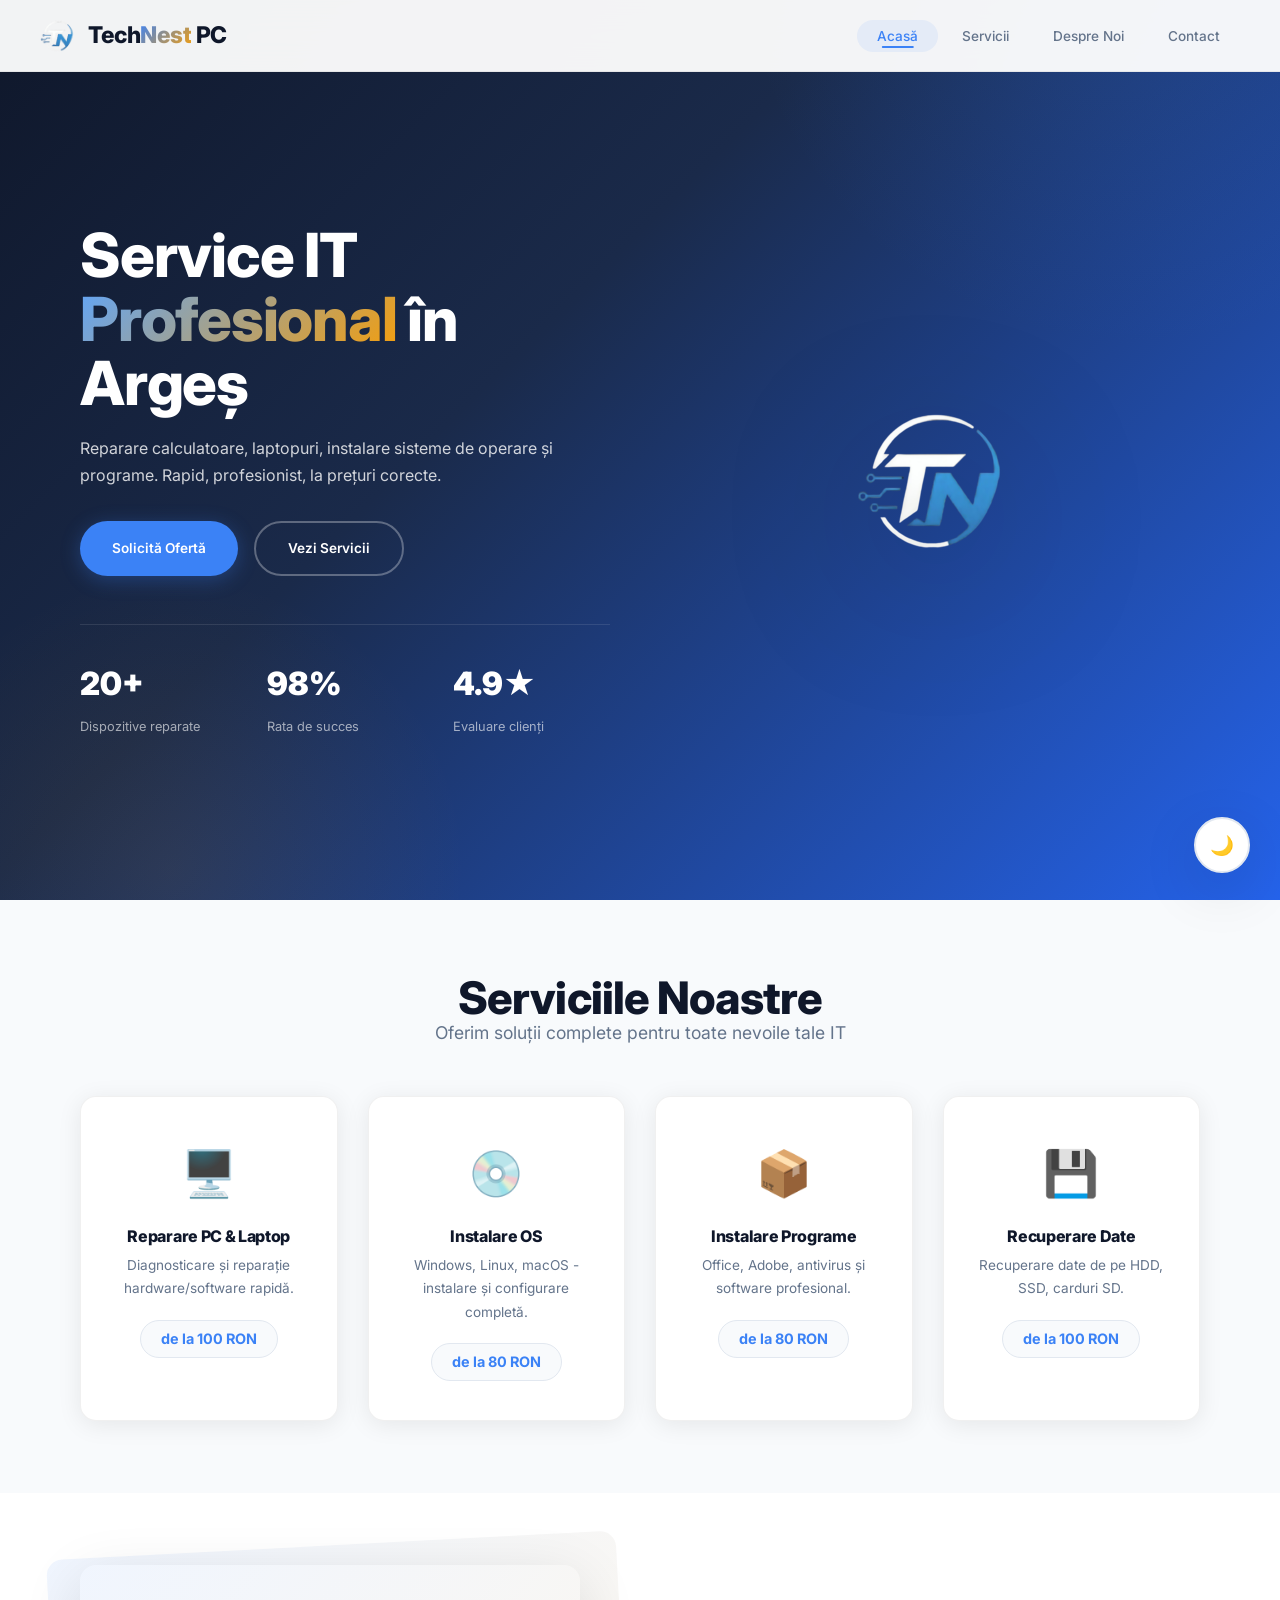
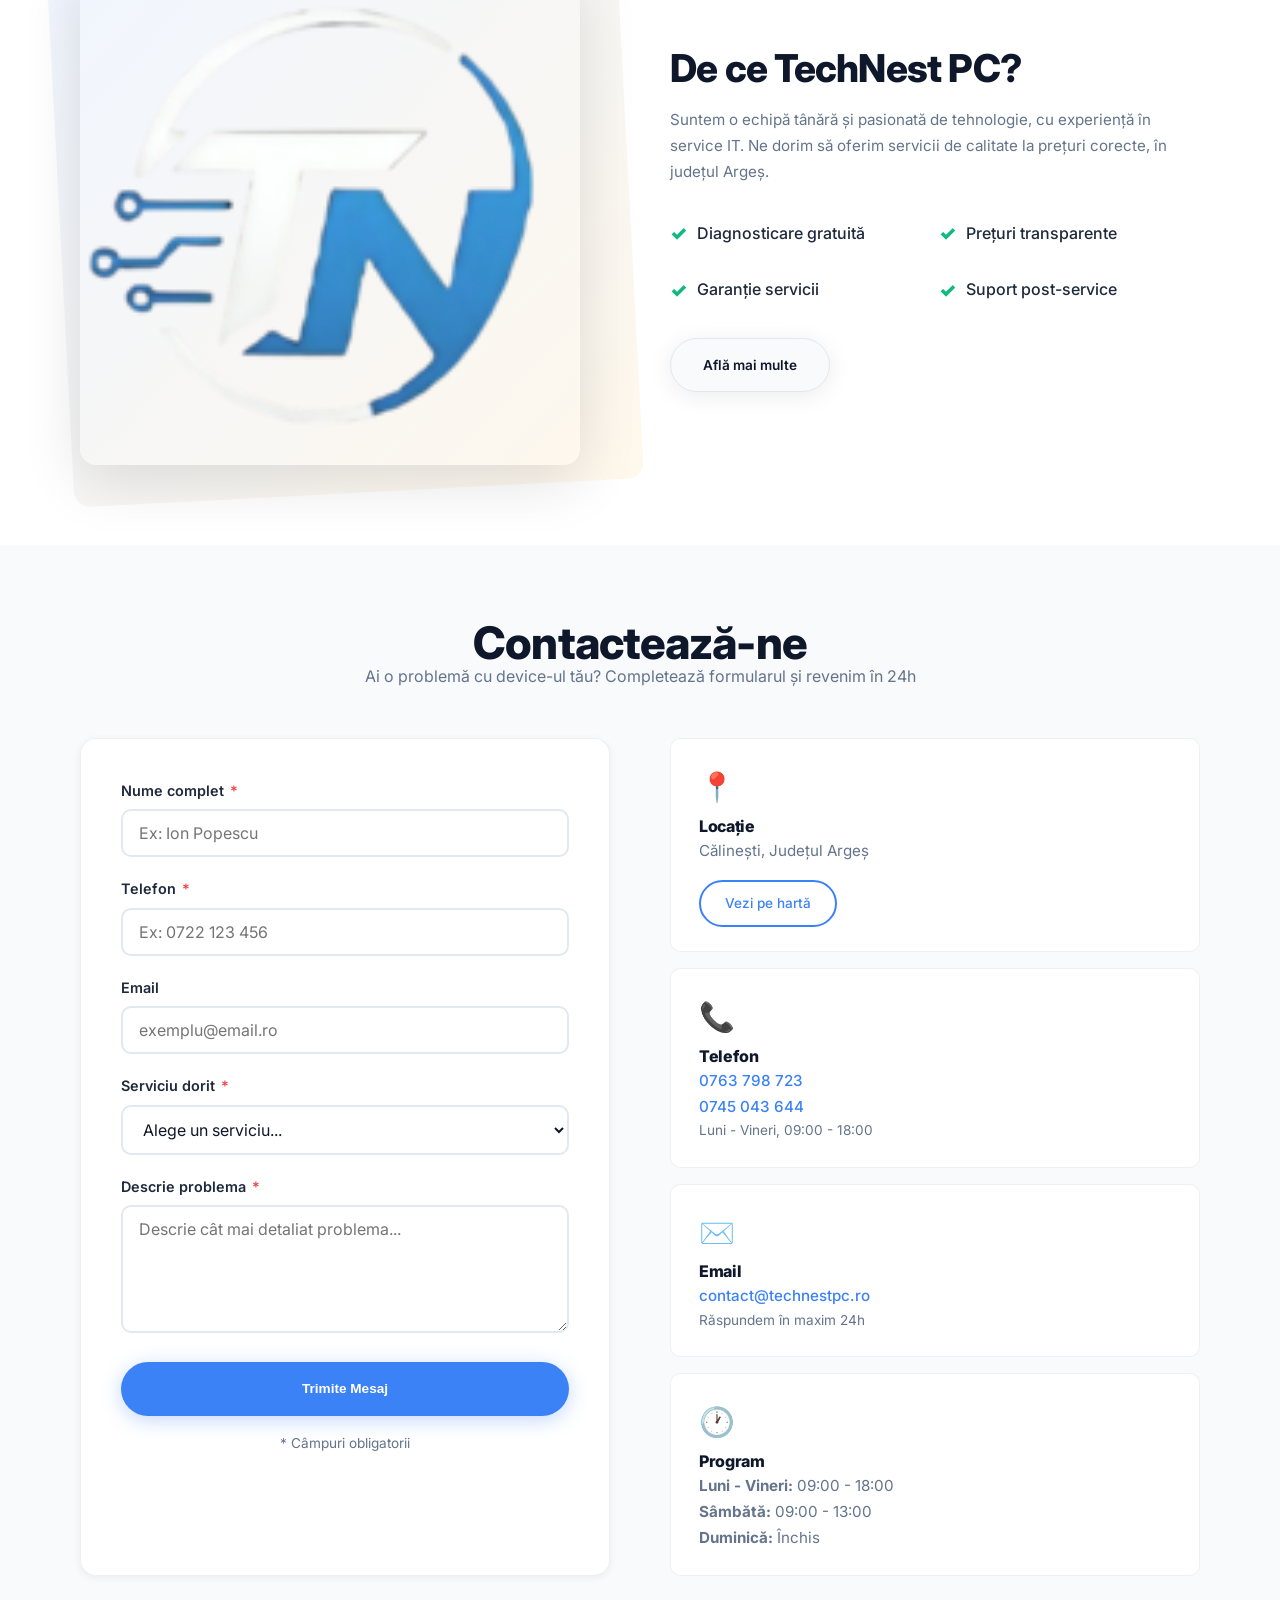
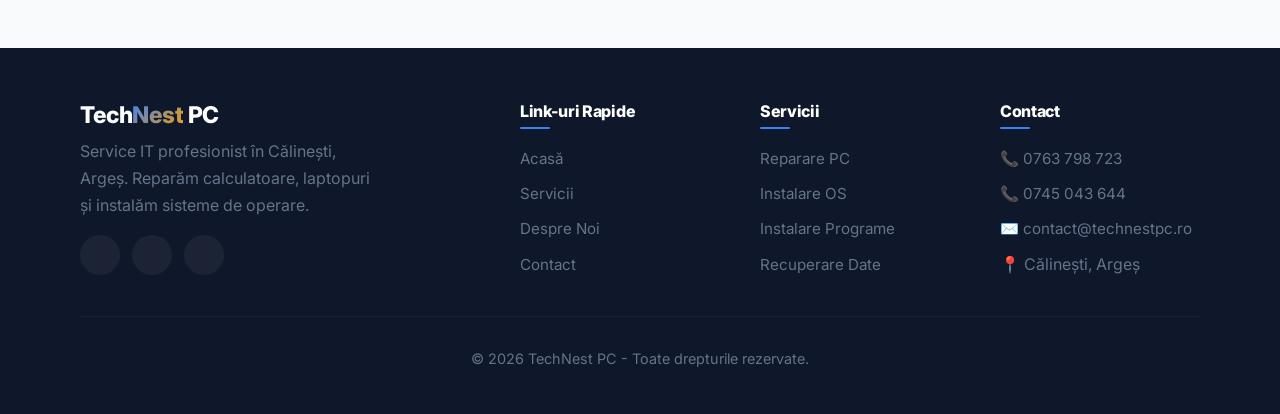
==== index.html @ 6afb42a5 "commit" ====
<!DOCTYPE html>
<html lang="ro">
<head>
    <meta charset="UTF-8">
    <meta name="viewport" content="width=device-width, initial-scale=1.0">
    <title>TechNest PC - Service IT Profesional în Argeș</title>
    <meta name="description" content="Service IT profesionist în Călinești, Argeș. Reparăm calculatoare, laptopuri, instalăm sisteme de operare și programe. Rapid și la prețuri corecte.">
    <link rel="stylesheet" href="css/style.css">
    <link rel="icon" href="images/logo.png" type="image/png">
</head>
<body>

    <!-- ===== OVERLAY MOBILE ===== -->
    <div class="nav-overlay" id="navOverlay" aria-hidden="true"></div>

    <!-- ===== HEADER ===== -->
    <header id="header" role="banner">
        <div class="container">
            <a href="index.html" class="logo" aria-label="TechNest PC - Acasă">
                <img src="images/logo.png" alt="TechNest PC Logo" class="logo-header">
                <h1>Tech<span>Nest</span> PC</h1>
            </a>

            <button class="menu-toggle" id="menuToggle" aria-label="Meniu principal" aria-expanded="false">
                <span></span>
                <span></span>
                <span></span>
            </button>

            <nav id="mainNav" role="navigation" aria-label="Meniu principal">
                <ul>
                    <li><a href="index.html" class="active">Acasă</a></li>
                    <li><a href="services.html">Servicii</a></li>
                    <li><a href="about.html">Despre Noi</a></li>
                    <li><a href="contact.html">Contact</a></li>
                </ul>
            </nav>
        </div>
    </header>

    <!-- ===== HERO ===== -->
    <section class="hero" aria-label="Prezentare service IT">
        <div class="container">
            <div class="hero-content">
                <h2>Service IT <span>Profesional</span> în Argeș</h2>
                <p>Reparare calculatoare, laptopuri, instalare sisteme de operare și programe. Rapid, profesionist, la prețuri corecte.</p>
                <div class="hero-buttons">
                    <a href="contact.html" class="btn btn-primary">Solicită Ofertă</a>
                    <a href="services.html" class="btn btn-outline-light">Vezi Servicii</a>
                </div>
                <div class="hero-stats">
                    <div class="stat-item">
                        <span class="stat-number">20+</span>
                        <span class="stat-label">Dispozitive reparate</span>
                    </div>
                    <div class="stat-item">
                        <span class="stat-number">98%</span>
                        <span class="stat-label">Rata de succes</span>
                    </div>
                    <div class="stat-item">
                        <span class="stat-number">4.9★</span>
                        <span class="stat-label">Evaluare clienți</span>
                    </div>
                </div>
            </div>
            <div class="hero-image-wrapper">
                <img src="images/logo.png" alt="TechNest PC Service" class="hero-logo" loading="lazy">
            </div>
        </div>
    </section>

    <!-- ===== SERVICES ===== -->
    <section class="services" id="servicii" aria-label="Serviciile noastre">
        <div class="container">
            <h2 class="text-center">Serviciile Noastre</h2>
            <p class="subtitle">Oferim soluții complete pentru toate nevoile tale IT</p>
            <div class="service-grid">
                <div class="service-card animate delay-1">
                    <span class="icon" aria-hidden="true">🖥️</span>
                    <h3>Reparare PC &amp; Laptop</h3>
                    <p>Diagnosticare și reparație hardware/software rapidă.</p>
                    <span class="price-tag">de la 100 RON</span>
                </div>
                <div class="service-card animate delay-2">
                    <span class="icon" aria-hidden="true">💿</span>
                    <h3>Instalare OS</h3>
                    <p>Windows, Linux, macOS - instalare și configurare completă.</p>
                    <span class="price-tag">de la 80 RON</span>
                </div>
                <div class="service-card animate delay-3">
                    <span class="icon" aria-hidden="true">📦</span>
                    <h3>Instalare Programe</h3>
                    <p>Office, Adobe, antivirus și software profesional.</p>
                    <span class="price-tag">de la 80 RON</span>
                </div>
                <div class="service-card animate delay-4">
                    <span class="icon" aria-hidden="true">💾</span>
                    <h3>Recuperare Date</h3>
                    <p>Recuperare date de pe HDD, SSD, carduri SD.</p>
                    <span class="price-tag">de la 100 RON</span>
                </div>
            </div>
        </div>
    </section>

    <!-- ===== ABOUT ===== -->
    <section class="about" id="despre" aria-label="Despre TechNest PC">
        <div class="container">
            <div class="about-image">
                <img src="images/logo.png" alt="Despre TechNest PC" class="about-logo" loading="lazy">
            </div>
            <div class="about-content">
                <h2>De ce TechNest PC?</h2>
                <p>Suntem o echipă tânără și pasionată de tehnologie, cu experiență în service IT. Ne dorim să oferim servicii de calitate la prețuri corecte, în județul Argeș.</p>
                <div class="features">
                    <div class="feature-item">
                        <span class="check" aria-hidden="true">✓</span>
                        <span>Diagnosticare gratuită</span>
                    </div>
                    <div class="feature-item">
                        <span class="check" aria-hidden="true">✓</span>
                        <span>Prețuri transparente</span>
                    </div>
                    <div class="feature-item">
                        <span class="check" aria-hidden="true">✓</span>
                        <span>Garanție servicii</span>
                    </div>
                    <div class="feature-item">
                        <span class="check" aria-hidden="true">✓</span>
                        <span>Suport post-service</span>
                    </div>
                </div>
                <a href="about.html" class="btn btn-secondary">Află mai multe</a>
            </div>
        </div>
    </section>

    <!-- ===== CONTACT ===== -->
    <section class="contact" id="contact" aria-label="Contactează-ne">
        <div class="container">
            <h2 class="text-center">Contactează-ne</h2>
            <p class="subtitle">Ai o problemă cu device-ul tău? Completează formularul și revenim în 24h</p>
            <div class="contact-grid">
                <form class="contact-form" id="contactForm" action="send.php" method="POST" novalidate>
                    <div id="formErrors" style="display:none;"></div>
                    
                    <div class="form-group">
                        <label for="nume">Nume complet <span class="required">*</span></label>
                        <input type="text" id="nume" name="nume" placeholder="Ex: Ion Popescu" required autocomplete="name">
                    </div>
                    <div class="form-group">
                        <label for="telefon">Telefon <span class="required">*</span></label>
                        <input type="tel" id="telefon" name="telefon" placeholder="Ex: 0722 123 456" required autocomplete="tel">
                    </div>
                    <div class="form-group">
                        <label for="email">Email</label>
                        <input type="email" id="email" name="email" placeholder="exemplu@email.ro" autocomplete="email">
                    </div>
                    <div class="form-group">
                        <label for="serviciu">Serviciu dorit <span class="required">*</span></label>
                        <select id="serviciu" name="serviciu" required>
                            <option value="">Alege un serviciu...</option>
                            <option value="reparare">Reparare Calculator/Laptop</option>
                            <option value="os">Instalare Sistem de Operare</option>
                            <option value="programe">Instalare Programe</option>
                            <option value="recuperare">Recuperare Date</option>
                            <option value="curatenie">Curățenie internă</option>
                            <option value="altul">Alt serviciu</option>
                        </select>
                    </div>
                    <div class="form-group">
                        <label for="mesaj">Descrie problema <span class="required">*</span></label>
                        <textarea id="mesaj" name="mesaj" rows="5" placeholder="Descrie cât mai detaliat problema..." required></textarea>
                    </div>
                    <button type="submit" class="btn btn-primary btn-full">Trimite Mesaj</button>
                    <p class="form-note">* Câmpuri obligatorii</p>
                </form>

                <div class="contact-info">
                    <div class="info-card">
                        <span class="info-icon" aria-hidden="true">📍</span>
                        <h4>Locație</h4>
                        <p>Călinești, Județul Argeș</p>
                        <a href="https://maps.google.com" target="_blank" class="btn btn-sm btn-outline mt-1" rel="noopener noreferrer">Vezi pe hartă</a>
                    </div>
                    <div class="info-card">
                        <span class="info-icon" aria-hidden="true">📞</span>
                        <h4>Telefon</h4>
                        <p><a href="tel:0763798723" class="phone-link">0763 798 723</a></p>
                        <p><a href="tel:0745043644" class="phone-link">0745 043 644</a></p>
                        <p class="small">Luni - Vineri, 09:00 - 18:00</p>
                    </div>
                    <div class="info-card">
                        <span class="info-icon" aria-hidden="true">✉️</span>
                        <h4>Email</h4>
                        <p><a href="mailto:contact@technestpc.ro" class="email-link">contact@technestpc.ro</a></p>
                        <p class="small">Răspundem în maxim 24h</p>
                    </div>
                    <div class="info-card">
                        <span class="info-icon" aria-hidden="true">🕐</span>
                        <h4>Program</h4>
                        <p><strong>Luni - Vineri:</strong> 09:00 - 18:00</p>
                        <p><strong>Sâmbătă:</strong> 09:00 - 13:00</p>
                        <p><strong>Duminică:</strong> Închis</p>
                    </div>
                </div>
            </div>
        </div>
    </section>

    <!-- ===== FOOTER ===== -->
    <footer role="contentinfo">
        <div class="container">
            <div class="footer-grid">
                <div class="footer-brand">
                    <h3>Tech<span>Nest</span> PC</h3>
                    <p>Service IT profesionist în Călinești, Argeș. Reparăm calculatoare, laptopuri și instalăm sisteme de operare.</p>
                    <div class="footer-social">
                <a href="https://www.facebook.com/profile.php?id=61592462723952" target="_blank" aria-label="Facebook">
                    <i class="fab fa-facebook"></i>
                </a>
                <a href="https://www.instagram.com/technest_pc" target="_blank" aria-label="Instagram" rel="noopener noreferrer">
                    <i class="fab fa-instagram"></i>
                </a>
                <a href="https://www.tiktok.com/@technestpc.ro" target="_blank" aria-label="TikTok" rel="noopener noreferrer">
                    <i class="fab fa-tiktok"></i>
                </a>
            </div>
                </div>
                <div>
                    <h4>Link-uri Rapide</h4>
                    <ul>
                        <li><a href="index.html">Acasă</a></li>
                        <li><a href="services.html">Servicii</a></li>
                        <li><a href="about.html">Despre Noi</a></li>
                        <li><a href="contact.html">Contact</a></li>
                    </ul>
                </div>
                <div>
                    <h4>Servicii</h4>
                    <ul>
                        <li><a href="services.html">Reparare PC</a></li>
                        <li><a href="services.html">Instalare OS</a></li>
                        <li><a href="services.html">Instalare Programe</a></li>
                        <li><a href="services.html">Recuperare Date</a></li>
                    </ul>
                </div>
                <div>
                    <h4>Contact</h4>
                    <ul>
                        <li><a href="tel:0763798723">📞 0763 798 723</a></li>
                        <li><a href="tel:0745043644">📞 0745 043 644</a></li>
                        <li><a href="mailto:contact@technestpc.ro">✉️ contact@technestpc.ro</a></li>
                        <li>📍 Călinești, Argeș</li>
                    </ul>
                </div>
            </div>
            <div class="footer-bottom">
                <p>&copy; <span class="current-year">2026</span> TechNest PC - Toate drepturile rezervate.</p>
            </div>
        </div>
    </footer>

    <!-- ===== THEME TOGGLE ===== -->
    <button class="theme-toggle" id="themeToggle" aria-label="Schimbă tema">
        <span class="icon-sun">☀️</span>
        <span class="icon-moon">🌙</span>
    </button>

    <!-- ===== BACK TO TOP ===== -->
    <button class="back-to-top" id="backToTop" aria-label="Înapoi sus">↑</button>

    <!-- ===== JAVASCRIPT ===== -->
    <script src="js/main.js"></script>
    
    <!-- ===== MESAJ FORMULAR ===== -->
    <script>
    document.addEventListener('DOMContentLoaded', function() {
        const urlParams = new URLSearchParams(window.location.search);
        const success = urlParams.get('success');
        const error = urlParams.get('error');
        
        // Găsește containerul formularului (secțiunea .contact)
        const contactSection = document.querySelector('.contact .container');
        if (!contactSection) return;
        
        // Elimină mesajele vechi
        const oldMessages = contactSection.querySelectorAll('.form-message');
        oldMessages.forEach(msg => msg.remove());
        
        if (success === '1') {
            const msg = document.createElement('div');
            msg.className = 'form-message form-success';
            msg.innerHTML = `
                <div style="display:flex;align-items:center;gap:12px;flex-wrap:wrap;justify-content:center;">
                    <span style="font-size:2rem;">✅</span>
                    <div>
                        <strong style="font-size:1.2rem;">Mesajul a fost trimis cu succes!</strong>
                        <br>
                        <span>Vom reveni în maxim 24 de ore.</span>
                    </div>
                </div>
            `;
            msg.style.cssText = `
                color: #155724;
                padding: 20px 25px;
                border-radius: 12px;
                margin-bottom: 30px;
                background: #d4edda;
                border: 2px solid #28a745;
                text-align: center;
                font-size: 1rem;
                box-shadow: 0 4px 15px rgba(40,167,69,0.25);
                animation: fadeInDown 0.5s ease;
            `;
            
            // Inserează mesajul înaintea titlului
            const formTitle = contactSection.querySelector('h2');
            if (formTitle) {
                contactSection.insertBefore(msg, formTitle);
            } else {
                contactSection.insertBefore(msg, contactSection.firstChild);
            }
            
            if (window.history && window.history.replaceState) {
                window.history.replaceState({}, document.title, window.location.pathname);
            }
        }
        
        if (error) {
            const msg = document.createElement('div');
            msg.className = 'form-message form-error';
            msg.innerHTML = `
                <div style="display:flex;align-items:center;gap:12px;flex-wrap:wrap;justify-content:center;">
                    <span style="font-size:2rem;">❌</span>
                    <div>
                        <strong style="font-size:1.2rem;">Eroare:</strong>
                        <br>
                        <span>${decodeURIComponent(error)}</span>
                    </div>
                </div>
            `;
            msg.style.cssText = `
                color: #721c24;
                padding: 20px 25px;
                border-radius: 12px;
                margin-bottom: 30px;
                background: #f8d7da;
                border: 2px solid #dc3545;
                text-align: center;
                font-size: 1rem;
                box-shadow: 0 4px 15px rgba(220,53,69,0.25);
                animation: fadeInDown 0.5s ease;
            `;
            
            const formTitle = contactSection.querySelector('h2');
            if (formTitle) {
                contactSection.insertBefore(msg, formTitle);
            } else {
                contactSection.insertBefore(msg, contactSection.firstChild);
            }
            
            if (window.history && window.history.replaceState) {
                window.history.replaceState({}, document.title, window.location.pathname);
            }
        }
    });
    </script>
    
    <style>
    @keyframes fadeInDown {
        from {
            opacity: 0;
            transform: translateY(-20px);
        }
        to {
            opacity: 1;
            transform: translateY(0);
        }
    }
    </style>
</body>
</html>
---- css/style.css ----
@import url('https://fonts.googleapis.com/css2?family=Inter:wght@300;400;500;600;700;800;900&display=swap');

/* ---------- VARIABILE ---------- */
:root {
    --primary: #0f172a;
    --secondary: #3b82f6;
    --secondary-dark: #2563eb;
    --secondary-light: #60a5fa;
    --accent: #f59e0b;
    --success: #10b981;
    --danger: #ef4444;
    
    --bg-primary: #ffffff;
    --bg-secondary: #f8fafc;
    --bg-card: #ffffff;
    --bg-header: rgba(255, 255, 255, 0.95);
    --bg-footer: #0f172a;
    
    --text-primary: #0f172a;
    --text-secondary: #1e293b;
    --text-muted: #64748b;
    --text-white: #ffffff;
    
    --border-color: #e2e8f0;
    --border-light: rgba(0, 0, 0, 0.06);
    
    --shadow-sm: 0 2px 8px rgba(0,0,0,0.06);
    --shadow: 0 4px 24px rgba(0,0,0,0.08);
    --shadow-md: 0 8px 40px rgba(0,0,0,0.10);
    --shadow-lg: 0 16px 60px rgba(0,0,0,0.12);
    --shadow-xl: 0 24px 80px rgba(0,0,0,0.15);
    
    --radius: 16px;
    --radius-sm: 10px;
    --transition: all 0.4s cubic-bezier(0.4, 0, 0.2, 1);
    
    --hero-gradient: linear-gradient(135deg, #0f172a 0%, #1a2a4a 40%, #2563eb 100%);
}

[data-theme="dark"] {
    --bg-primary: #0a0f1e;
    --bg-secondary: #111827;
    --bg-card: #1a2332;
    --bg-header: rgba(10, 15, 30, 0.95);
    --bg-footer: #05080f;
    
    --text-primary: #f1f5f9;
    --text-secondary: #e2e8f0;
    --text-muted: #94a3b8;
    
    --border-color: #2a3a52;
    --border-light: rgba(255, 255, 255, 0.06);
    
    --shadow-sm: 0 2px 8px rgba(0,0,0,0.3);
    --shadow: 0 4px 24px rgba(0,0,0,0.4);
    --shadow-md: 0 8px 40px rgba(0,0,0,0.5);
    --shadow-lg: 0 16px 60px rgba(0,0,0,0.6);
    --shadow-xl: 0 24px 80px rgba(0,0,0,0.7);
}

/* ---------- RESET ---------- */
* { margin: 0; padding: 0; box-sizing: border-box; }
html { scroll-behavior: smooth; }
body {
    font-family: 'Inter', -apple-system, BlinkMacSystemFont, sans-serif;
    color: var(--text-primary);
    background: var(--bg-primary);
    line-height: 1.7;
    transition: background 0.4s ease, color 0.4s ease;
    overflow-x: hidden;
    -webkit-font-smoothing: antialiased;
    -moz-osx-font-smoothing: grayscale;
}

.container {
    max-width: 1200px;
    margin: 0 auto;
    padding: 0 clamp(20px, 5vw, 40px);
}

/* ---------- TIPOGRAFIE ---------- */
h1, h2, h3, h4 {
    font-weight: 800;
    line-height: 1.2;
    letter-spacing: -0.02em;
    color: var(--text-primary);
}
h2 { font-size: clamp(2rem, 4vw, 2.8rem); margin-bottom: 0.5rem; }
h3 { font-size: clamp(1.1rem, 1.5vw, 1.3rem); margin-bottom: 0.5rem; }
p { color: var(--text-muted); margin-bottom: 1rem; }

/* ---------- BUTOANE ---------- */
.btn {
    display: inline-flex;
    align-items: center;
    justify-content: center;
    padding: 14px 32px;
    border-radius: 50px;
    font-weight: 600;
    font-size: clamp(0.85rem, 1vw, 0.95rem);
    cursor: pointer;
    transition: var(--transition);
    text-decoration: none;
    border: none;
    gap: 8px;
    min-height: 54px;
    position: relative;
    overflow: hidden;
}

.btn-primary {
    background: var(--secondary);
    color: white;
    box-shadow: 0 4px 20px rgba(59, 130, 246, 0.3);
}
.btn-primary::before {
    content: '';
    position: absolute;
    top: 0;
    left: -100%;
    width: 100%;
    height: 100%;
    background: linear-gradient(90deg, transparent, rgba(255,255,255,0.2), transparent);
    transition: 0.6s;
}
.btn-primary:hover::before {
    left: 100%;
}
.btn-primary:hover {
    background: var(--secondary-dark);
    transform: translateY(-3px);
    box-shadow: 0 8px 35px rgba(59, 130, 246, 0.4);
}
.btn-primary:active {
    transform: scale(0.96);
}

.btn-secondary {
    background: var(--bg-secondary);
    color: var(--text-primary);
    box-shadow: var(--shadow);
    border: 1px solid var(--border-color);
}
.btn-secondary:hover {
    background: var(--bg-hover);
    color: var(--text-primary);
    box-shadow: var(--shadow-md);
    transform: translateY(-3px);
}

.btn-outline {
    background: transparent;
    color: var(--secondary);
    border: 2px solid var(--secondary);
    box-shadow: none;
}
.btn-outline:hover {
    background: var(--secondary);
    color: white;
    box-shadow: 0 8px 30px rgba(59, 130, 246, 0.3);
    transform: translateY(-3px);
}

.btn-outline-light {
    background: transparent;
    color: white;
    border: 2px solid rgba(255, 255, 255, 0.3);
}
.btn-outline-light:hover {
    background: white;
    color: var(--primary);
    border-color: white;
    transform: translateY(-3px);
}

.btn-lg { padding: 18px 44px; font-size: clamp(0.95rem, 1.1vw, 1.05rem); min-height: 62px; }
.btn-sm { padding: 10px 24px; font-size: 0.85rem; min-height: 44px; }
.btn-full { width: 100%; justify-content: center; }

/* ---------- HEADER ---------- */
header {
    position: fixed;
    top: 0;
    left: 0;
    right: 0;
    z-index: 1000;
    background: var(--bg-header);
    backdrop-filter: blur(20px);
    -webkit-backdrop-filter: blur(20px);
    border-bottom: 1px solid var(--border-light);
    padding: 0 clamp(20px, 5vw, 40px);
    transition: var(--transition);
    height: 72px;
    display: flex;
    align-items: center;
}
header.scrolled { box-shadow: var(--shadow); }
header .container {
    display: flex;
    justify-content: space-between;
    align-items: center;
    padding: 0;
    width: 100%;
}

.logo {
    display: flex;
    align-items: center;
    gap: 12px;
    text-decoration: none;
    flex-shrink: 0;
}

.logo-header {
    height: clamp(32px, 4vh, 40px);
    width: auto;
    animation: logoBounce 3s ease-in-out infinite;
    transform-origin: center;
}
@keyframes logoBounce {
    0%, 100% { transform: scale(1) rotate(0deg); }
    20% { transform: scale(1.08) rotate(-4deg); }
    40% { transform: scale(0.96) rotate(2deg); }
    60% { transform: scale(1.04) rotate(-2deg); }
    80% { transform: scale(0.98) rotate(1deg); }
}
.logo:hover .logo-header {
    animation-play-state: paused;
    transform: rotate(-8deg) scale(1.08);
}

.logo h1 { 
    font-size: clamp(1.2rem, 1.8vw, 1.5rem); 
    color: var(--text-primary);
    transition: transform 0.3s ease;
}
.logo:hover h1 { transform: translateX(4px); }
.logo h1 span { 
    background: linear-gradient(135deg, var(--secondary), var(--accent));
    -webkit-background-clip: text;
    -webkit-text-fill-color: transparent;
    background-clip: text;
}

nav ul {
    display: flex;
    align-items: center;
    gap: 4px;
    list-style: none;
}
nav ul li a {
    padding: 8px 20px;
    color: var(--text-muted);
    text-decoration: none;
    font-weight: 500;
    border-radius: 50px;
    transition: var(--transition);
    position: relative;
    font-size: clamp(0.85rem, 0.9vw, 0.95rem);
}
nav ul li a::after {
    content: '';
    position: absolute;
    bottom: 4px;
    left: 50%;
    transform: translateX(-50%);
    width: 0;
    height: 2px;
    background: var(--secondary);
    border-radius: 50px;
    transition: width 0.3s ease;
}
nav ul li a:hover::after,
nav ul li a.active::after { width: 40%; }
nav ul li a:hover { 
    color: var(--text-primary); 
    background: var(--bg-secondary);
    transform: translateY(-1px);
}
nav ul li a.active { 
    color: var(--secondary); 
    background: rgba(59, 130, 246, 0.08);
    transform: translateY(-1px);
}

.menu-toggle { 
    display: none; 
    flex-direction: column; 
    gap: 5px; 
    background: none; 
    border: none; 
    cursor: pointer; 
    padding: 8px;
    z-index: 1001;
    min-height: 44px;
    min-width: 44px;
}
.menu-toggle span { 
    display: block; 
    width: 28px; 
    height: 3px; 
    background: var(--text-primary); 
    border-radius: 50px; 
    transition: var(--transition);
}
.menu-toggle.active span:nth-child(1) { transform: rotate(45deg) translate(5px, 6px); }
.menu-toggle.active span:nth-child(2) { opacity: 0; transform: scaleX(0); }
.menu-toggle.active span:nth-child(3) { transform: rotate(-45deg) translate(5px, -6px); }

.nav-overlay { display: none; position: fixed; inset: 0; background: rgba(0,0,0,0.5); z-index: 999; }
.nav-overlay.active { display: block; }

/* ---------- HERO ---------- */
.hero {
    background: var(--hero-gradient);
    padding: clamp(120px, 15vh, 160px) 0 clamp(60px, 8vh, 100px);
    min-height: 100vh;
    display: flex;
    align-items: center;
    position: relative;
    overflow: hidden;
}
.hero::before,
.hero::after {
    content: '';
    position: absolute;
    border-radius: 50%;
    pointer-events: none;
    animation: float 20s ease-in-out infinite;
}
.hero::before {
    top: -50%;
    right: -20%;
    width: 800px;
    height: 800px;
    background: radial-gradient(circle, rgba(59, 130, 246, 0.15), transparent 70%);
}
.hero::after {
    bottom: -30%;
    left: -10%;
    width: 600px;
    height: 600px;
    background: radial-gradient(circle, rgba(245, 158, 11, 0.08), transparent 70%);
    animation: float 25s ease-in-out infinite reverse;
}
@keyframes float {
    0%, 100% { transform: translate(0, 0) scale(1); }
    33% { transform: translate(30px, -30px) scale(1.05); }
    66% { transform: translate(-20px, 20px) scale(0.95); }
}

.hero .container {
    display: grid;
    grid-template-columns: 1fr 1fr;
    gap: clamp(40px, 6vw, 60px);
    align-items: center;
    position: relative;
    z-index: 2;
}

.hero-content h2 {
    font-size: clamp(2.5rem, 5vw, 3.8rem);
    color: white;
    line-height: 1.05;
    margin-bottom: 1.2rem;
}
.hero-content h2 span {
    background: linear-gradient(135deg, var(--secondary-light), var(--accent));
    -webkit-background-clip: text;
    -webkit-text-fill-color: transparent;
    background-clip: text;
}
.hero-content p {
    font-size: clamp(1rem, 1.2vw, 1.2rem);
    color: rgba(255,255,255,0.8);
    max-width: 500px;
    margin-bottom: 2rem;
}

.hero-buttons { 
    display: flex; 
    gap: 16px; 
    flex-wrap: wrap; 
    margin-bottom: 3rem;
}

.hero-stats {
    display: grid;
    grid-template-columns: repeat(3, 1fr);
    gap: clamp(20px, 3vw, 30px);
    padding-top: 2rem;
    border-top: 1px solid rgba(255,255,255,0.1);
}
.stat-item .stat-number {
    display: block;
    font-size: clamp(1.8rem, 2.5vw, 2.2rem);
    font-weight: 900;
    color: white;
}
.stat-item .stat-label {
    color: rgba(255,255,255,0.6);
    font-size: clamp(0.8rem, 0.9vw, 0.9rem);
}

.hero-image-wrapper {
    position: relative;
    display: flex;
    justify-content: center;
    align-items: center;
}

.hero-logo {
    max-width: 70%;
    height: auto;
    animation: bounceLogo 3s ease-in-out infinite;
    filter: drop-shadow(0 30px 80px rgba(0,0,0,0.3));
}
@keyframes bounceLogo {
    0%, 100% { transform: translateY(0) scale(1); }
    50% { transform: translateY(-20px) scale(1.02); }
}

/* ---------- SECTION HEADER ---------- */
.section-header {
    text-align: center;
    max-width: 700px;
    margin: 0 auto clamp(2rem, 4vw, 3.5rem);
}
.section-tag {
    display: inline-block;
    padding: 4px 16px;
    background: rgba(59, 130, 246, 0.1);
    color: var(--secondary);
    border-radius: 50px;
    font-size: 0.8rem;
    font-weight: 600;
    text-transform: uppercase;
    letter-spacing: 1px;
    transition: all 0.3s ease;
}
.section-tag:hover {
    transform: scale(1.05);
    background: rgba(59, 130, 246, 0.2);
}
.section-header h2 { margin-bottom: 0.5rem; }
.section-header h2 span { color: var(--secondary); }
.section-header p { color: var(--text-muted); font-size: clamp(1rem, 1.1vw, 1.1rem); }

/* ---------- SERVICES SECTION (INDEX) ---------- */
.services {
    padding: clamp(60px, 8vh, 80px) 0;
    background: var(--bg-secondary);
}
.services h2 { text-align: center; }
.services .subtitle {
    text-align: center;
    max-width: 600px;
    margin: -1rem auto 3rem;
    font-size: 1.1rem;
    color: var(--text-muted);
}

.service-grid {
    display: grid;
    grid-template-columns: repeat(auto-fit, minmax(250px, 1fr));
    gap: clamp(20px, 3vw, 30px);
}

.service-card {
    background: var(--bg-card);
    padding: clamp(28px, 3vw, 40px) clamp(20px, 2.5vw, 30px);
    border-radius: var(--radius);
    border: 1px solid var(--border-light);
    transition: var(--transition);
    text-align: center;
    position: relative;
    overflow: hidden;
    box-shadow: var(--shadow);
}
.service-card::before {
    content: '';
    position: absolute;
    top: 0;
    left: 0;
    right: 0;
    height: 4px;
    background: linear-gradient(90deg, var(--secondary), var(--accent));
    transform: scaleX(0);
    transition: transform 0.6s ease;
}
.service-card:hover::before { transform: scaleX(1); }
.service-card::after {
    content: '';
    position: absolute;
    inset: 0;
    border-radius: var(--radius);
    background: linear-gradient(135deg, var(--secondary), var(--accent));
    opacity: 0;
    transition: opacity 0.5s ease;
    pointer-events: none;
}
.service-card:hover::after { opacity: 0.03; }
.service-card:hover {
    transform: translateY(-8px);
    box-shadow: var(--shadow-xl);
    border-color: var(--secondary);
}

.service-card .icon { 
    font-size: clamp(2.8rem, 3.5vw, 3.5rem); 
    display: block; 
    margin-bottom: 1rem;
    transition: transform 0.4s ease;
}
.service-card:hover .icon { transform: scale(1.15) rotate(-5deg); }
.service-card h3 { font-size: clamp(1rem, 1.2vw, 1.25rem); margin-bottom: 0.5rem; color: var(--text-primary); }
.service-card p { font-size: clamp(0.85rem, 0.9vw, 0.95rem); color: var(--text-muted); margin-bottom: 0; }
.service-card .price-tag {
    display: inline-block;
    margin-top: 1.2rem;
    padding: 6px 20px;
    background: var(--bg-secondary);
    border-radius: 50px;
    font-weight: 700;
    color: var(--secondary);
    font-size: 0.9rem;
    border: 1px solid var(--border-color);
    transition: var(--transition);
}
.service-card:hover .price-tag {
    background: var(--secondary);
    color: white;
    border-color: var(--secondary);
    transform: scale(1.05);
}

/* ---------- ABOUT SECTION (INDEX) ---------- */
.about {
    padding: clamp(60px, 8vh, 80px) 0;
    background: var(--bg-primary);
}
.about .container {
    display: grid;
    grid-template-columns: 1fr 1fr;
    gap: clamp(40px, 6vw, 60px);
    align-items: center;
}

.about-image {
    position: relative;
}
.about-image::before {
    content: '';
    position: absolute;
    inset: -20px;
    border-radius: var(--radius);
    background: linear-gradient(135deg, var(--secondary), var(--accent));
    opacity: 0.08;
    transform: rotate(-3deg);
    transition: transform 0.6s ease;
}
.about-image:hover::before { transform: rotate(0deg); }

.about-logo {
    width: 100%;
    max-width: 500px;
    height: auto;
    border-radius: var(--radius);
    box-shadow: var(--shadow-lg);
    position: relative;
    z-index: 1;
    transition: transform 0.6s ease;
}
.about-logo:hover { transform: scale(1.02); }

.about-content h2 { font-size: clamp(2rem, 3vw, 2.5rem); margin-bottom: 1rem; }
.about-content p { font-size: clamp(0.95rem, 1.05vw, 1.05rem); }

.features {
    display: grid;
    grid-template-columns: 1fr 1fr;
    gap: 8px;
    margin: 1.5rem 0;
}
.feature-item {
    display: flex;
    align-items: center;
    gap: 10px;
    padding: 8px 0;
    font-weight: 500;
    color: var(--text-secondary);
}
.feature-item .check {
    color: var(--success);
    font-weight: 900;
    font-size: 1.2rem;
}

/* ---------- CONTACT SECTION (INDEX) ---------- */
.contact {
    padding: clamp(60px, 8vh, 80px) 0;
    background: var(--bg-secondary);
}
.contact h2 { text-align: center; }
.contact .subtitle {
    text-align: center;
    max-width: 600px;
    margin: -1rem auto 3rem;
}

.contact-grid {
    display: grid;
    grid-template-columns: 1fr 1fr;
    gap: clamp(30px, 5vw, 60px);
}

.contact-form {
    background: var(--bg-card);
    padding: clamp(30px, 4vw, 40px);
    border-radius: var(--radius);
    border: 1px solid var(--border-light);
    box-shadow: var(--shadow-sm);
    transition: var(--transition);
}
.contact-form:hover { box-shadow: var(--shadow-md); }

.form-group { margin-bottom: 20px; }
.form-group label {
    display: block;
    font-weight: 600;
    margin-bottom: 6px;
    font-size: 0.9rem;
    color: var(--text-secondary);
}
.form-group .required { color: var(--danger); margin-left: 2px; }
.form-group input,
.form-group select,
.form-group textarea {
    width: 100%;
    padding: 12px 16px;
    border: 2px solid var(--border-color);
    border-radius: var(--radius-sm);
    font-size: 1rem;
    background: var(--bg-primary);
    color: var(--text-primary);
    transition: var(--transition);
    font-family: inherit;
    min-height: 48px;
}
.form-group input:focus,
.form-group select:focus,
.form-group textarea:focus {
    border-color: var(--secondary);
    outline: none;
    box-shadow: 0 0 0 4px rgba(59, 130, 246, 0.08);
}
.form-group textarea { resize: vertical; min-height: 120px; }
.form-note {
    text-align: center;
    font-size: 0.85rem;
    color: var(--text-muted);
    margin-top: 1rem;
}

.contact-info {
    display: flex;
    flex-direction: column;
    gap: 16px;
}
.info-card {
    background: var(--bg-card);
    padding: 24px 28px;
    border-radius: var(--radius-sm);
    border: 1px solid var(--border-light);
    transition: var(--transition);
    position: relative;
    overflow: hidden;
}
.info-card::before {
    content: '';
    position: absolute;
    top: 0;
    left: 0;
    width: 4px;
    height: 100%;
    background: linear-gradient(180deg, var(--secondary), var(--accent));
    transform: scaleY(0);
    transition: transform 0.4s ease;
}
.info-card:hover::before { transform: scaleY(1); }
.info-card:hover {
    border-color: var(--secondary);
    box-shadow: var(--shadow-sm);
    transform: translateX(4px);
}
.info-card .info-icon { font-size: 1.8rem; display: block; margin-bottom: 0.3rem; }
.info-card h4 { font-size: 1rem; margin-bottom: 2px; }
.info-card p { margin-bottom: 0; font-size: 0.95rem; }
.info-card a { color: var(--secondary); text-decoration: none; font-weight: 500; }
.info-card a:hover { color: var(--secondary-dark); }
.info-card .small { font-size: 0.85rem; color: var(--text-muted); }

/* ---------- FOOTER ---------- */
footer {
    background: var(--bg-footer);
    color: var(--text-muted);
    padding: clamp(40px, 6vh, 60px) 0 clamp(20px, 3vh, 30px);
}
.footer-grid {
    display: grid;
    grid-template-columns: 2fr 1fr 1fr 1fr;
    gap: clamp(30px, 4vw, 40px);
    padding-bottom: 30px;
    border-bottom: 1px solid rgba(255,255,255,0.05);
}
.footer-brand h3 {
    color: white;
    font-size: clamp(1.3rem, 1.8vw, 1.5rem);
    margin-bottom: 0.5rem;
}
.footer-brand h3 span { 
    background: linear-gradient(135deg, var(--secondary), var(--accent));
    -webkit-background-clip: text;
    -webkit-text-fill-color: transparent;
    background-clip: text;
}
.footer-brand p { color: var(--text-muted); max-width: 300px; }

.footer-social { display: flex; gap: 12px; margin-top: 1rem; }
.footer-social a {
    display: flex;
    align-items: center;
    justify-content: center;
    width: 40px;
    height: 40px;
    background: rgba(255,255,255,0.05);
    border-radius: 50%;
    color: var(--text-muted);
    text-decoration: none;
    transition: all 0.3s cubic-bezier(0.34, 1.56, 0.64, 1);
    font-size: 1.2rem;
}
.footer-social a:hover {
    background: var(--secondary);
    color: white;
    transform: translateY(-4px) scale(1.1);
    box-shadow: 0 4px 20px rgba(59, 130, 246, 0.3);
}

footer h4 {
    color: white;
    font-size: 1rem;
    margin-bottom: 1rem;
    position: relative;
}
footer h4::after {
    content: '';
    display: block;
    width: 30px;
    height: 2px;
    background: var(--secondary);
    border-radius: 50px;
    margin-top: 6px;
}
footer ul { list-style: none; }
footer ul li { margin-bottom: 8px; }
footer ul li a {
    color: var(--text-muted);
    text-decoration: none;
    transition: var(--transition);
    font-size: 0.95rem;
}
footer ul li a:hover { color: white; padding-left: 4px; }

.footer-bottom {
    text-align: center;
    padding-top: 30px;
    color: var(--text-muted);
    font-size: 0.9rem;
}

/* ---------- THEME TOGGLE ---------- */
.theme-toggle {
    position: fixed;
    bottom: clamp(20px, 3vh, 30px);
    right: clamp(20px, 3vw, 30px);
    z-index: 9999;
    width: clamp(48px, 5vw, 56px);
    height: clamp(48px, 5vw, 56px);
    border-radius: 50%;
    background: var(--bg-card);
    color: var(--text-primary);
    border: 2px solid var(--border-color);
    box-shadow: var(--shadow-lg);
    cursor: pointer;
    font-size: clamp(1.2rem, 1.5vw, 1.5rem);
    transition: var(--transition);
    display: flex;
    align-items: center;
    justify-content: center;
    backdrop-filter: blur(10px);
    -webkit-backdrop-filter: blur(10px);
}
.theme-toggle:hover {
    transform: scale(1.1) rotate(15deg);
    box-shadow: var(--shadow-xl);
}
.theme-toggle .icon-sun { display: none; }
.theme-toggle .icon-moon { display: block; }
[data-theme="dark"] .theme-toggle .icon-sun { display: block; }
[data-theme="dark"] .theme-toggle .icon-moon { display: none; }

/* ---------- BACK TO TOP ---------- */
.back-to-top {
    position: fixed;
    bottom: clamp(80px, 10vh, 100px);
    right: clamp(20px, 3vw, 30px);
    width: clamp(44px, 4.5vw, 50px);
    height: clamp(44px, 4.5vw, 50px);
    border-radius: 50%;
    background: var(--secondary);
    color: white;
    border: none;
    font-size: clamp(1.2rem, 1.5vw, 1.5rem);
    cursor: pointer;
    box-shadow: 0 4px 20px rgba(59, 130, 246, 0.3);
    transition: var(--transition);
    opacity: 0;
    visibility: hidden;
    transform: translateY(20px);
    z-index: 999;
}
.back-to-top.visible {
    opacity: 1;
    visibility: visible;
    transform: translateY(0);
}
.back-to-top:hover {
    transform: translateY(-3px);
    box-shadow: 0 8px 35px rgba(59, 130, 246, 0.5);
}

/* ---------- SCROLLBAR ---------- */
::-webkit-scrollbar { width: 10px; }
::-webkit-scrollbar-track { background: var(--bg-secondary); }
::-webkit-scrollbar-thumb { background: var(--secondary); border-radius: 50px; }
::-webkit-scrollbar-thumb:hover { background: var(--secondary-dark); }

/* ---------- SELECTION ---------- */
::selection { background: var(--secondary); color: white; }

/* ---------- ANIMATIONS ---------- */
@keyframes fadeInUp {
    from { opacity: 0; transform: translateY(30px); }
    to { opacity: 1; transform: translateY(0); }
}
.animate {
    opacity: 0;
    animation: fadeInUp 0.6s ease forwards;
}
.delay-1 { animation-delay: 0.1s; }
.delay-2 { animation-delay: 0.2s; }
.delay-3 { animation-delay: 0.3s; }
.delay-4 { animation-delay: 0.4s; }

/* ---------- NOTIFICATIONS ---------- */
.notification {
    position: fixed;
    top: 100px;
    right: 20px;
    max-width: 400px;
    padding: 16px 24px;
    background: var(--success);
    color: white;
    border-radius: 12px;
    box-shadow: var(--shadow-xl);
    z-index: 9999;
    font-weight: 500;
    animation: slideInRight 0.4s ease;
    cursor: pointer;
}
.notification-error { background: var(--danger); }
@keyframes slideInRight {
    from { opacity: 0; transform: translateX(100px); }
    to { opacity: 1; transform: translateX(0); }
}
@keyframes slideOutRight {
    from { opacity: 1; transform: translateX(0); }
    to { opacity: 0; transform: translateX(100px); }
}

/* ============================================
   PAGINA SERVICII
   ============================================ */

.page-hero {
    background: var(--hero-gradient);
    padding: clamp(120px, 15vh, 180px) 0 clamp(60px, 8vh, 120px);
    text-align: center;
    position: relative;
    overflow: hidden;
}
.page-hero::before,
.page-hero::after {
    content: '';
    position: absolute;
    border-radius: 50%;
    animation: float 20s ease-in-out infinite;
}
.page-hero::before {
    top: -50%;
    right: -20%;
    width: 600px;
    height: 600px;
    background: radial-gradient(circle, rgba(59, 130, 246, 0.15), transparent 70%);
}
.page-hero::after {
    bottom: -30%;
    left: -10%;
    width: 400px;
    height: 400px;
    background: radial-gradient(circle, rgba(245, 158, 11, 0.08), transparent 70%);
    animation: float 25s ease-in-out infinite reverse;
}
.page-hero-content {
    position: relative;
    z-index: 2;
}
.page-hero-content .hero-badge {
    display: inline-block;
    padding: 6px 20px;
    background: rgba(255,255,255,0.1);
    border-radius: 50px;
    color: rgba(255,255,255,0.8);
    font-size: clamp(0.8rem, 0.9vw, 0.85rem);
    font-weight: 600;
    margin-bottom: 1rem;
    border: 1px solid rgba(255,255,255,0.1);
    text-transform: uppercase;
    letter-spacing: 1px;
}
.page-hero-content h1 {
    color: white;
    font-size: clamp(2.8rem, 6vw, 4.5rem);
    font-weight: 900;
    margin-bottom: 0.5rem;
}
.page-hero-content h1 span {
    background: linear-gradient(135deg, var(--secondary-light), var(--accent));
    -webkit-background-clip: text;
    -webkit-text-fill-color: transparent;
    background-clip: text;
}
.page-hero-content p {
    color: rgba(255,255,255,0.85);
    font-size: clamp(1rem, 1.2vw, 1.2rem);
    max-width: 650px;
    margin: 0 auto;
    line-height: 1.6;
}

/* ---------- SERVICES LIST ---------- */
.services-list {
    padding: clamp(40px, 6vh, 60px) 0 clamp(60px, 8vh, 80px);
    background: var(--bg-primary);
}
.services-list-intro {
    text-align: center;
    max-width: 700px;
    margin: 0 auto clamp(30px, 4vw, 50px);
}
.services-list-intro h2 {
    font-size: clamp(1.6rem, 2.5vw, 2rem);
    margin-bottom: 0.5rem;
    color: var(--text-primary);
}
.services-list-intro p {
    font-size: clamp(1rem, 1.1vw, 1.1rem);
    color: var(--text-muted);
}

.service-item {
    display: grid;
    grid-template-columns: 80px 1fr;
    gap: clamp(20px, 3vw, 30px);
    padding: clamp(24px, 3vw, 32px) clamp(20px, 3vw, 36px);
    margin-bottom: 20px;
    background: var(--bg-card);
    border-radius: var(--radius);
    border: 1px solid var(--border-light);
    transition: var(--transition);
    align-items: flex-start;
    position: relative;
    overflow: hidden;
}
.service-item::after {
    content: '';
    position: absolute;
    top: 0;
    left: 0;
    right: 0;
    height: 3px;
    background: linear-gradient(90deg, var(--secondary), var(--accent));
    transform: scaleX(0);
    transition: transform 0.6s ease;
    transform-origin: left;
}
.service-item:hover::after { transform: scaleX(1); }
.service-item:hover {
    transform: translateY(-4px);
    box-shadow: var(--shadow-md);
    border-color: var(--secondary);
}

.service-item-left {
    display: flex;
    flex-direction: column;
    align-items: center;
    gap: 8px;
}
.service-item-icon {
    font-size: clamp(2rem, 2.5vw, 2.6rem);
    width: clamp(60px, 6vw, 70px);
    height: clamp(60px, 6vw, 70px);
    display: flex;
    align-items: center;
    justify-content: center;
    background: rgba(59, 130, 246, 0.08);
    border-radius: 14px;
    transition: var(--transition);
    flex-shrink: 0;
}
.service-item:hover .service-item-icon {
    background: rgba(59, 130, 246, 0.15);
    transform: scale(1.05);
}
.service-item-number {
    font-size: 0.75rem;
    font-weight: 700;
    color: var(--text-muted);
    letter-spacing: 1px;
    opacity: 0.5;
}

.service-item-right { flex: 1; }
.service-item-header {
    display: flex;
    align-items: center;
    justify-content: space-between;
    flex-wrap: wrap;
    gap: 12px;
    margin-bottom: 6px;
}
.service-item-header h3 {
    font-size: clamp(1.1rem, 1.4vw, 1.3rem);
    margin-bottom: 0;
    color: var(--text-primary);
}
.service-item-price {
    display: inline-block;
    padding: 4px 16px;
    background: var(--secondary);
    color: white;
    border-radius: 50px;
    font-weight: 700;
    font-size: clamp(0.75rem, 0.85vw, 0.85rem);
    white-space: nowrap;
}
.service-item-right p {
    font-size: clamp(0.85rem, 0.95vw, 0.95rem);
    color: var(--text-muted);
    margin-bottom: 12px;
    max-width: 700px;
}
.service-item-features {
    list-style: none;
    display: flex;
    flex-wrap: wrap;
    gap: 6px 20px;
    margin-bottom: 16px;
}
.service-item-features li {
    font-size: clamp(0.85rem, 0.9vw, 0.9rem);
    color: var(--text-secondary);
    position: relative;
    padding-left: 22px;
}
.service-item-features li::before {
    content: '✓';
    position: absolute;
    left: 0;
    color: var(--success);
    font-weight: 700;
}

/* ---------- PRICING SECTION ---------- */
.pricing-section {
    padding: clamp(60px, 8vh, 80px) 0;
    background: var(--bg-secondary);
}
.pricing-table-wrapper {
    overflow-x: auto;
    border-radius: var(--radius);
    box-shadow: var(--shadow-lg);
    transition: box-shadow 0.4s ease;
}
.pricing-table-wrapper:hover { box-shadow: var(--shadow-xl); }
.pricing-table {
    width: 100%;
    border-collapse: collapse;
    background: var(--bg-card);
    overflow: hidden;
    min-width: 600px;
}
.pricing-table thead {
    background: var(--secondary);
    color: white;
}
.pricing-table thead th {
    padding: clamp(12px, 1.5vw, 16px) clamp(16px, 2vw, 24px);
    text-align: left;
    font-weight: 600;
    font-size: clamp(0.85rem, 0.95vw, 0.95rem);
}
.pricing-table tbody tr {
    border-bottom: 1px solid var(--border-light);
    transition: background 0.3s ease;
    position: relative;
}
.pricing-table tbody tr::before {
    content: '';
    position: absolute;
    left: 0;
    top: 0;
    width: 4px;
    height: 100%;
    background: var(--secondary);
    transform: scaleY(0);
    transition: transform 0.3s ease;
}
.pricing-table tbody tr:hover::before { transform: scaleY(1); }
.pricing-table tbody tr:last-child { border-bottom: none; }
.pricing-table tbody tr:hover { background: var(--bg-secondary); }
.pricing-table tbody td {
    padding: clamp(10px, 1.2vw, 14px) clamp(16px, 2vw, 24px);
    color: var(--text-secondary);
}
.pricing-table .price-col {
    font-weight: 700;
    color: var(--secondary);
    font-size: clamp(0.95rem, 1.05vw, 1.05rem);
}

/* ---------- CTA SECTION ---------- */
.cta-section {
    padding: clamp(60px, 8vh, 80px) 0;
    background: var(--hero-gradient);
    text-align: center;
}
.cta-content h2 {
    color: white;
    font-size: clamp(2rem, 4vw, 2.8rem);
    margin-bottom: 0.5rem;
}
.cta-content h2 span {
    background: linear-gradient(135deg, var(--secondary-light), var(--accent));
    -webkit-background-clip: text;
    -webkit-text-fill-color: transparent;
    background-clip: text;
}
.cta-content p {
    color: rgba(255, 255, 255, 0.8);
    font-size: clamp(1rem, 1.1vw, 1.1rem);
    margin-bottom: 2rem;
}
.cta-buttons {
    display: flex;
    gap: 16px;
    justify-content: center;
    flex-wrap: wrap;
}
.cta-buttons .btn {
    transition: all 0.4s cubic-bezier(0.34, 1.56, 0.64, 1);
}
.cta-buttons .btn:hover {
    transform: translateY(-4px) scale(1.02);
}
.cta-buttons .btn-outline-light { border-color: rgba(255, 255, 255, 0.3); }
.cta-buttons .btn-outline-light:hover {
    background: white;
    color: var(--primary);
    border-color: white;
}

/* ============================================
   PAGINA ABOUT
   ============================================ */

.about-page {
    padding: clamp(60px, 8vh, 80px) 0;
    background: var(--bg-primary);
}
.about-page-grid {
    display: grid;
    grid-template-columns: 1fr 1fr;
    gap: clamp(40px, 6vw, 60px);
    align-items: center;
}
.about-page-image {
    position: relative;
}
.about-page-image::before {
    content: '';
    position: absolute;
    inset: -20px;
    border-radius: var(--radius);
    background: linear-gradient(135deg, var(--secondary), var(--accent));
    opacity: 0.08;
    transform: rotate(-3deg);
    transition: transform 0.6s ease;
}
.about-page-image:hover::before { transform: rotate(0deg); }
.about-page-image img {
    width: 100%;
    border-radius: var(--radius);
    box-shadow: var(--shadow-lg);
    position: relative;
    z-index: 1;
    transition: transform 0.6s ease;
}
.about-page-image:hover img { transform: scale(1.02); }

.about-page-content h2 {
    font-size: clamp(2rem, 3vw, 2.5rem);
    margin-bottom: 1rem;
}
.about-page-content p {
    font-size: clamp(0.95rem, 1.05vw, 1.05rem);
    margin-bottom: 1.5rem;
}
.about-page-stats {
    display: grid;
    grid-template-columns: repeat(3, 1fr);
    gap: clamp(15px, 2vw, 20px);
    margin-top: 2rem;
    padding-top: 2rem;
    border-top: 1px solid var(--border-color);
}
.about-page-stat { text-align: center; }
.about-page-stat .stat-number {
    display: block;
    font-size: clamp(1.6rem, 2.5vw, 2rem);
    font-weight: 900;
    color: var(--secondary);
}
.about-page-stat .stat-label {
    font-size: clamp(0.8rem, 0.9vw, 0.9rem);
    color: var(--text-muted);
}

/* ---------- VALUES ---------- */
.values-section {
    padding: clamp(60px, 8vh, 80px) 0;
    background: var(--bg-secondary);
}
.values-grid {
    display: grid;
    grid-template-columns: repeat(auto-fit, minmax(220px, 1fr));
    gap: clamp(20px, 3vw, 30px);
}
.value-card {
    background: var(--bg-card);
    padding: clamp(28px, 3vw, 35px) clamp(20px, 2.5vw, 25px);
    border-radius: var(--radius);
    text-align: center;
    border: 1px solid var(--border-light);
    transition: var(--transition);
    position: relative;
    overflow: hidden;
}
.value-card::before {
    content: '';
    position: absolute;
    top: 0;
    left: 0;
    right: 0;
    height: 3px;
    background: linear-gradient(90deg, var(--secondary), var(--accent));
    transform: scaleX(0);
    transition: transform 0.6s ease;
}
.value-card:hover::before { transform: scaleX(1); }
.value-card:hover {
    transform: translateY(-8px);
    box-shadow: var(--shadow-lg);
    border-color: var(--secondary);
}
.value-card .value-icon { font-size: clamp(2.5rem, 3.5vw, 3rem); display: block; margin-bottom: 0.8rem; }
.value-card h3 { font-size: clamp(1rem, 1.2vw, 1.1rem); margin-bottom: 0.5rem; }
.value-card p { font-size: clamp(0.85rem, 0.9vw, 0.95rem); margin-bottom: 0; }

/* ---------- TESTIMONIALS ---------- */
.testimonials-section {
    padding: clamp(60px, 8vh, 80px) 0;
    background: var(--bg-primary);
}
.testimonials-grid {
    display: grid;
    grid-template-columns: repeat(auto-fit, minmax(280px, 1fr));
    gap: clamp(20px, 3vw, 30px);
}
.testimonial-card {
    background: var(--bg-card);
    padding: clamp(24px, 3vw, 30px);
    border-radius: var(--radius);
    border: 1px solid var(--border-light);
    transition: var(--transition);
    position: relative;
}
.testimonial-card::before {
    content: '"';
    position: absolute;
    top: 10px;
    right: 20px;
    font-size: 4rem;
    color: var(--secondary);
    opacity: 0.08;
    font-family: Georgia, serif;
    line-height: 1;
}
.testimonial-card:hover::before { opacity: 0.15; }
.testimonial-card:hover {
    transform: translateY(-6px);
    box-shadow: var(--shadow-lg);
    border-color: var(--secondary);
}
.testimonial-stars {
    color: var(--accent);
    font-size: 1.2rem;
    margin-bottom: 0.8rem;
    letter-spacing: 2px;
}
.testimonial-card p {
    font-style: italic;
    font-size: clamp(0.95rem, 1vw, 1rem);
    line-height: 1.6;
    margin-bottom: 1rem;
}
.testimonial-author strong {
    display: block;
    color: var(--text-primary);
    font-size: 0.95rem;
}
.testimonial-author span {
    color: var(--text-muted);
    font-size: 0.85rem;
}

/* ============================================
   PAGINA CONTACT
   ============================================ */

.contact-page-section {
    padding: clamp(60px, 8vh, 80px) 0;
    background: var(--bg-primary);
}
.contact-page-grid {
    display: grid;
    grid-template-columns: 1fr 1fr;
    gap: clamp(40px, 6vw, 60px);
}
.contact-page-info {
    display: flex;
    flex-direction: column;
    gap: 20px;
}
.contact-page-info .info-card { padding: clamp(20px, 2.5vw, 24px) clamp(20px, 2.5vw, 28px); }
.contact-page-info .info-card .info-icon { font-size: clamp(1.6rem, 2vw, 2rem); }
.contact-page-info .info-card h4 { font-size: clamp(1rem, 1.1vw, 1.1rem); }
.contact-page-info .info-card p { font-size: clamp(0.9rem, 1vw, 1rem); }

.contact-page-social { margin-top: 0.5rem; }
.contact-page-social h4 { margin-bottom: 0.8rem; }
.contact-page-social .social-links {
    display: flex;
    gap: 12px;
    flex-wrap: wrap;
}
.contact-page-social .social-links a {
    display: flex;
    align-items: center;
    justify-content: center;
    width: 44px;
    height: 44px;
    background: var(--bg-secondary);
    border-radius: 50%;
    color: var(--text-primary);
    text-decoration: none;
    font-size: 1.3rem;
    transition: var(--transition);
    border: 1px solid var(--border-color);
}
.contact-page-social .social-links a:hover {
    background: var(--secondary);
    color: white;
    transform: translateY(-4px);
    border-color: var(--secondary);
}

/* ---------- MAP ---------- */
.map-section {
    padding: clamp(40px, 5vh, 60px) 0 clamp(60px, 8vh, 80px);
    background: var(--bg-secondary);
}
.map-container {
    border-radius: var(--radius);
    overflow: hidden;
    box-shadow: var(--shadow-lg);
    transition: box-shadow 0.4s ease;
}
.map-container:hover { box-shadow: var(--shadow-xl); }
.map-container iframe {
    width: 100%;
    height: clamp(300px, 40vh, 450px);
    display: block;
}

/* ============================================
   RESPONSIVE
   ============================================ */

@media (max-width: 1024px) {
    .hero .container {
        grid-template-columns: 1fr;
        text-align: center;
    }
    .hero-content p { margin: 0 auto 2rem; }
    .hero-buttons { justify-content: center; }
    .hero-stats { justify-items: center; }
    .hero-stats .stat-item { text-align: center; }
    .hero-image-wrapper { order: -1; }
    .hero-logo { max-width: 50%; }
    
    .about .container { grid-template-columns: 1fr; text-align: center; }
    .features { justify-items: center; }
    .feature-item { justify-content: center; }
    
    .contact-grid { grid-template-columns: 1fr; }
    .footer-grid { grid-template-columns: 1fr 1fr; }
    .about-page-grid { grid-template-columns: 1fr; text-align: center; }
    .contact-page-grid { grid-template-columns: 1fr; }
    .page-hero { padding: clamp(100px, 12vh, 140px) 0 clamp(50px, 6vh, 70px); }
}

@media (max-width: 768px) {
    .menu-toggle { display: flex; }
    nav {
        position: fixed;
        top: 0;
        right: -100%;
        width: 80%;
        max-width: 320px;
        height: 100vh;
        background: var(--bg-card);
        padding: 80px 30px;
        transition: var(--transition);
        box-shadow: var(--shadow-xl);
        overflow-y: auto;
        z-index: 1000;
    }
    nav.open { right: 0; }
    nav ul { flex-direction: column; gap: 4px; }
    nav ul li a { 
        padding: 12px 16px; 
        font-size: clamp(0.95rem, 2vw, 1rem); 
        width: 100%; 
        text-align: center;
    }
    nav ul li a::after { display: none; }

    .hero { 
        padding: clamp(100px, 12vh, 130px) 0 clamp(40px, 5vh, 60px);
        min-height: auto;
    }
    .hero-content h2 { font-size: clamp(2rem, 6vw, 2.5rem); }
    .hero-stats { grid-template-columns: 1fr; gap: 15px; }
    .hero-logo { max-width: 70%; }

    .service-grid { 
        grid-template-columns: 1fr; 
        max-width: 450px; 
        margin: 0 auto; 
    }

    .features { grid-template-columns: 1fr; }
    
    .footer-grid { 
        grid-template-columns: 1fr; 
        text-align: center; 
    }
    .footer-brand p { margin: 0 auto; }
    .footer-social { justify-content: center; }
    footer h4::after { margin: 6px auto 0; }

    .service-item { 
        grid-template-columns: 1fr; 
        gap: 16px; 
        padding: clamp(20px, 3vw, 24px) clamp(16px, 2.5vw, 20px);
        text-align: center; 
    }
    .service-item-left { 
        flex-direction: row; 
        justify-content: center; 
        gap: 16px; 
    }
    .service-item-number { font-size: 0.9rem; opacity: 0.3; }
    .service-item-header { flex-direction: column; text-align: center; }
    .service-item-right p { margin-left: auto; margin-right: auto; }
    .service-item-features { justify-content: center; }
    .service-item-features li { padding-left: 0; }
    .service-item-features li::before { display: none; }

    .values-grid { 
        grid-template-columns: 1fr; 
        max-width: 400px; 
        margin: 0 auto; 
    }
    .testimonials-grid { 
        grid-template-columns: 1fr; 
        max-width: 450px; 
        margin: 0 auto; 
    }
    .about-page-stats { grid-template-columns: 1fr; gap: 15px; }
    
    .cta-buttons { flex-direction: column; align-items: center; }
    .cta-buttons .btn { width: 100%; max-width: 350px; justify-content: center; }

    .pricing-table-wrapper {
        margin: 0 -20px;
        border-radius: 0;
    }
    .pricing-table { min-width: 500px; }
    .pricing-table thead th,
    .pricing-table tbody td { 
        padding: clamp(8px, 1.2vw, 10px) clamp(10px, 1.5vw, 14px); 
        font-size: clamp(0.75rem, 1vw, 0.85rem);
    }

    .contact-page-info .info-card { 
        flex-direction: column; 
        text-align: center; 
    }
    .contact-page-social .social-links { justify-content: center; }

    .page-hero { 
        padding: clamp(90px, 10vh, 130px) 0 clamp(40px, 5vh, 60px); 
    }
}

@media (max-width: 480px) {
    .hero-content h2 { font-size: clamp(1.8rem, 5vw, 2rem); }
    .hero-buttons { flex-direction: column; align-items: center; }
    .hero-buttons .btn { width: 100%; justify-content: center; }
    .hero-logo { max-width: 85%; }
    
    .contact-form { padding: clamp(20px, 4vw, 25px); }
    .info-card { flex-direction: column; align-items: center; text-align: center; }
    
    .logo h1 { font-size: clamp(1rem, 3vw, 1.2rem); }
    .logo-header { height: clamp(28px, 4vw, 32px); }
    
    .service-item { padding: clamp(16px, 3vw, 20px); }
    .service-item-icon { 
        width: clamp(48px, 10vw, 56px); 
        height: clamp(48px, 10vw, 56px); 
        font-size: clamp(1.6rem, 4vw, 2rem); 
    }
    .service-item-price { 
        font-size: 0.75rem; 
        padding: 3px 12px; 
    }
    .service-item-features { 
        flex-direction: column; 
        align-items: center; 
        gap: 4px; 
    }
    .service-item-right .btn-sm { 
        width: 100%; 
        justify-content: center; 
    }
    
    .pricing-table { min-width: 400px; }
    .pricing-table thead th,
    .pricing-table tbody td { 
        padding: 6px 8px; 
        font-size: 0.7rem; 
    }
    
    .btn-lg { 
        padding: 14px 28px; 
        font-size: clamp(0.85rem, 2vw, 0.95rem);
        min-height: 52px;
    }
    .btn-sm { min-height: 40px; }
}

@media (-webkit-min-device-pixel-ratio: 2), (min-resolution: 192dpi) {
    .logo-header, .hero-logo {
        image-rendering: -webkit-optimize-contrast;
    }
}

@media (prefers-reduced-motion: reduce) {
    * {
        animation-duration: 0.01ms !important;
        animation-iteration-count: 1 !important;
        transition-duration: 0.01ms !important;
        scroll-behavior: auto !important;
    }
    .hero-logo,
    .hero::before,
    .hero::after,
    .logo-header {
        animation: none !important;
    }
    .animate {
        opacity: 1 !important;
        animation: none !important;
    }
}

/* ---------- UTILITY ---------- */
.text-center { text-align: center; }
.mt-1 { margin-top: 1rem; }
.mt-2 { margin-top: 2rem; }
.mt-3 { margin-top: 3rem; }
.small { font-size: 0.85rem; color: var(--text-muted); }
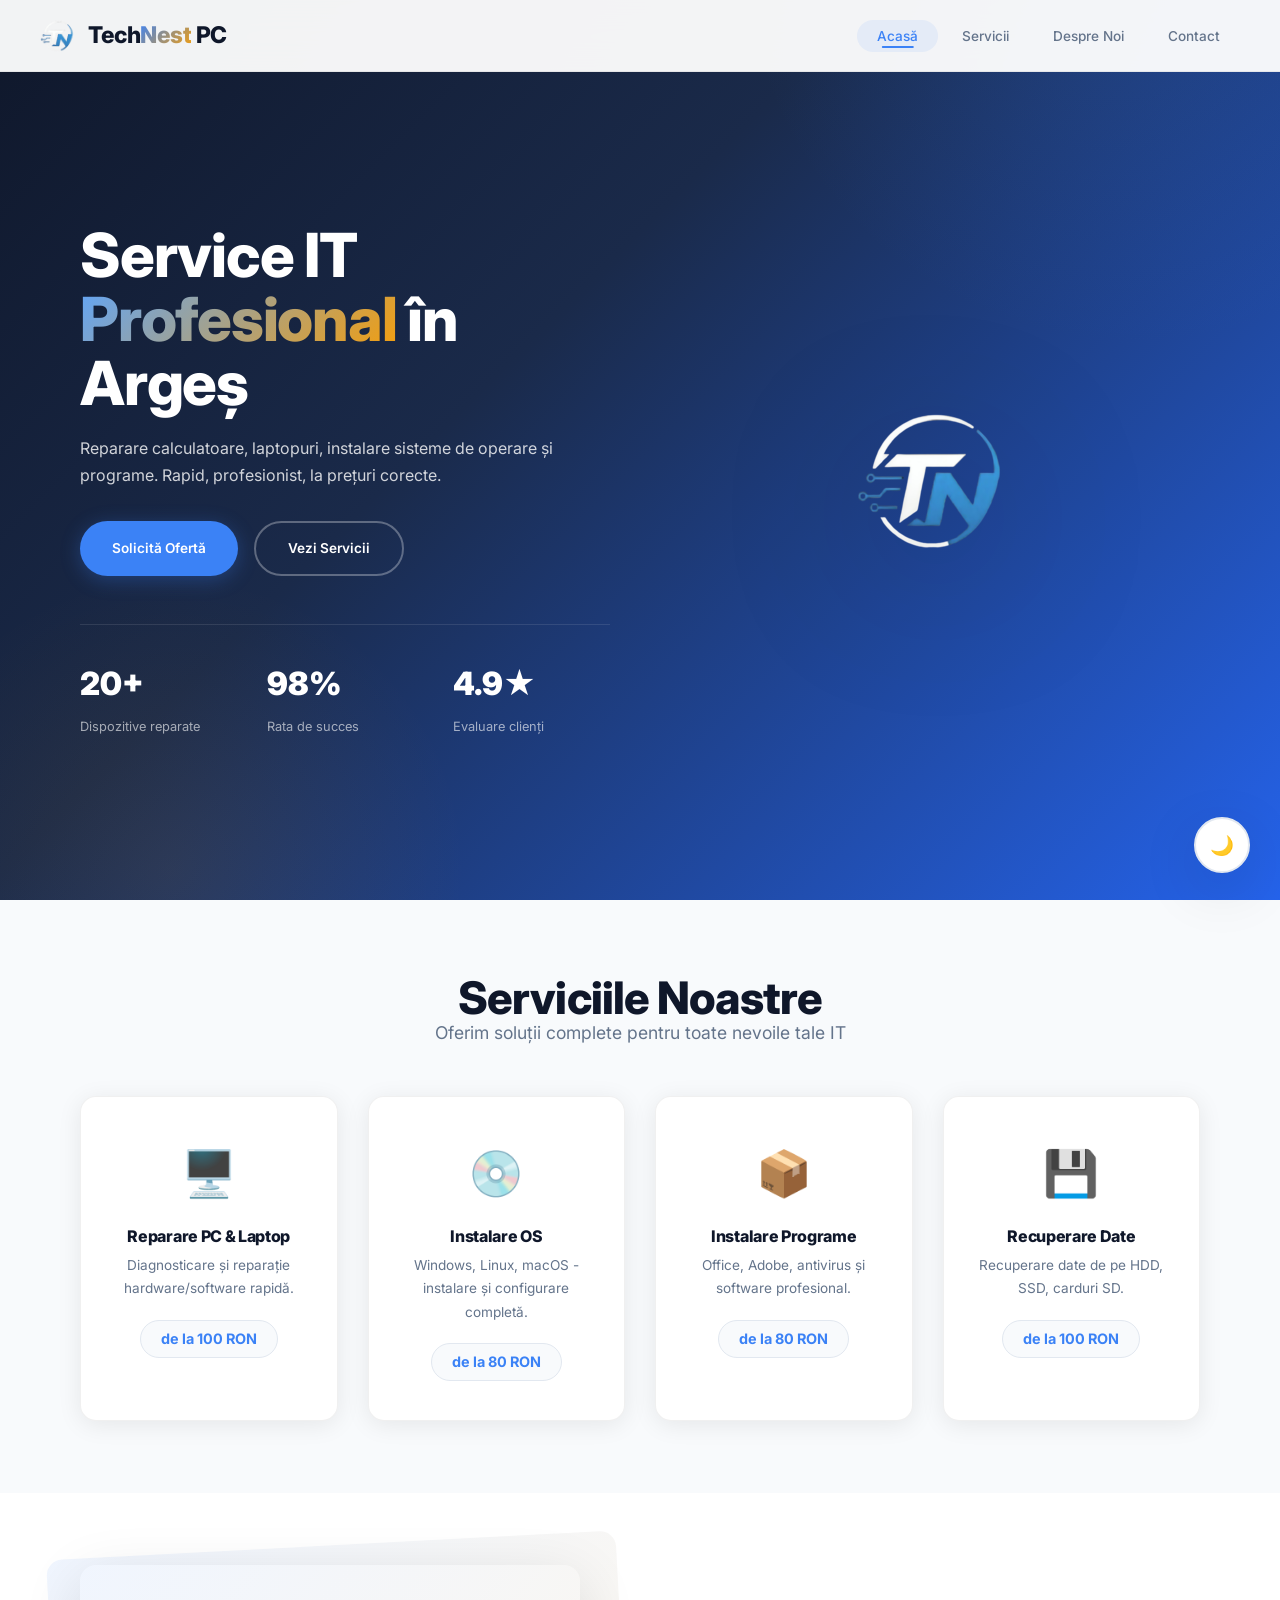
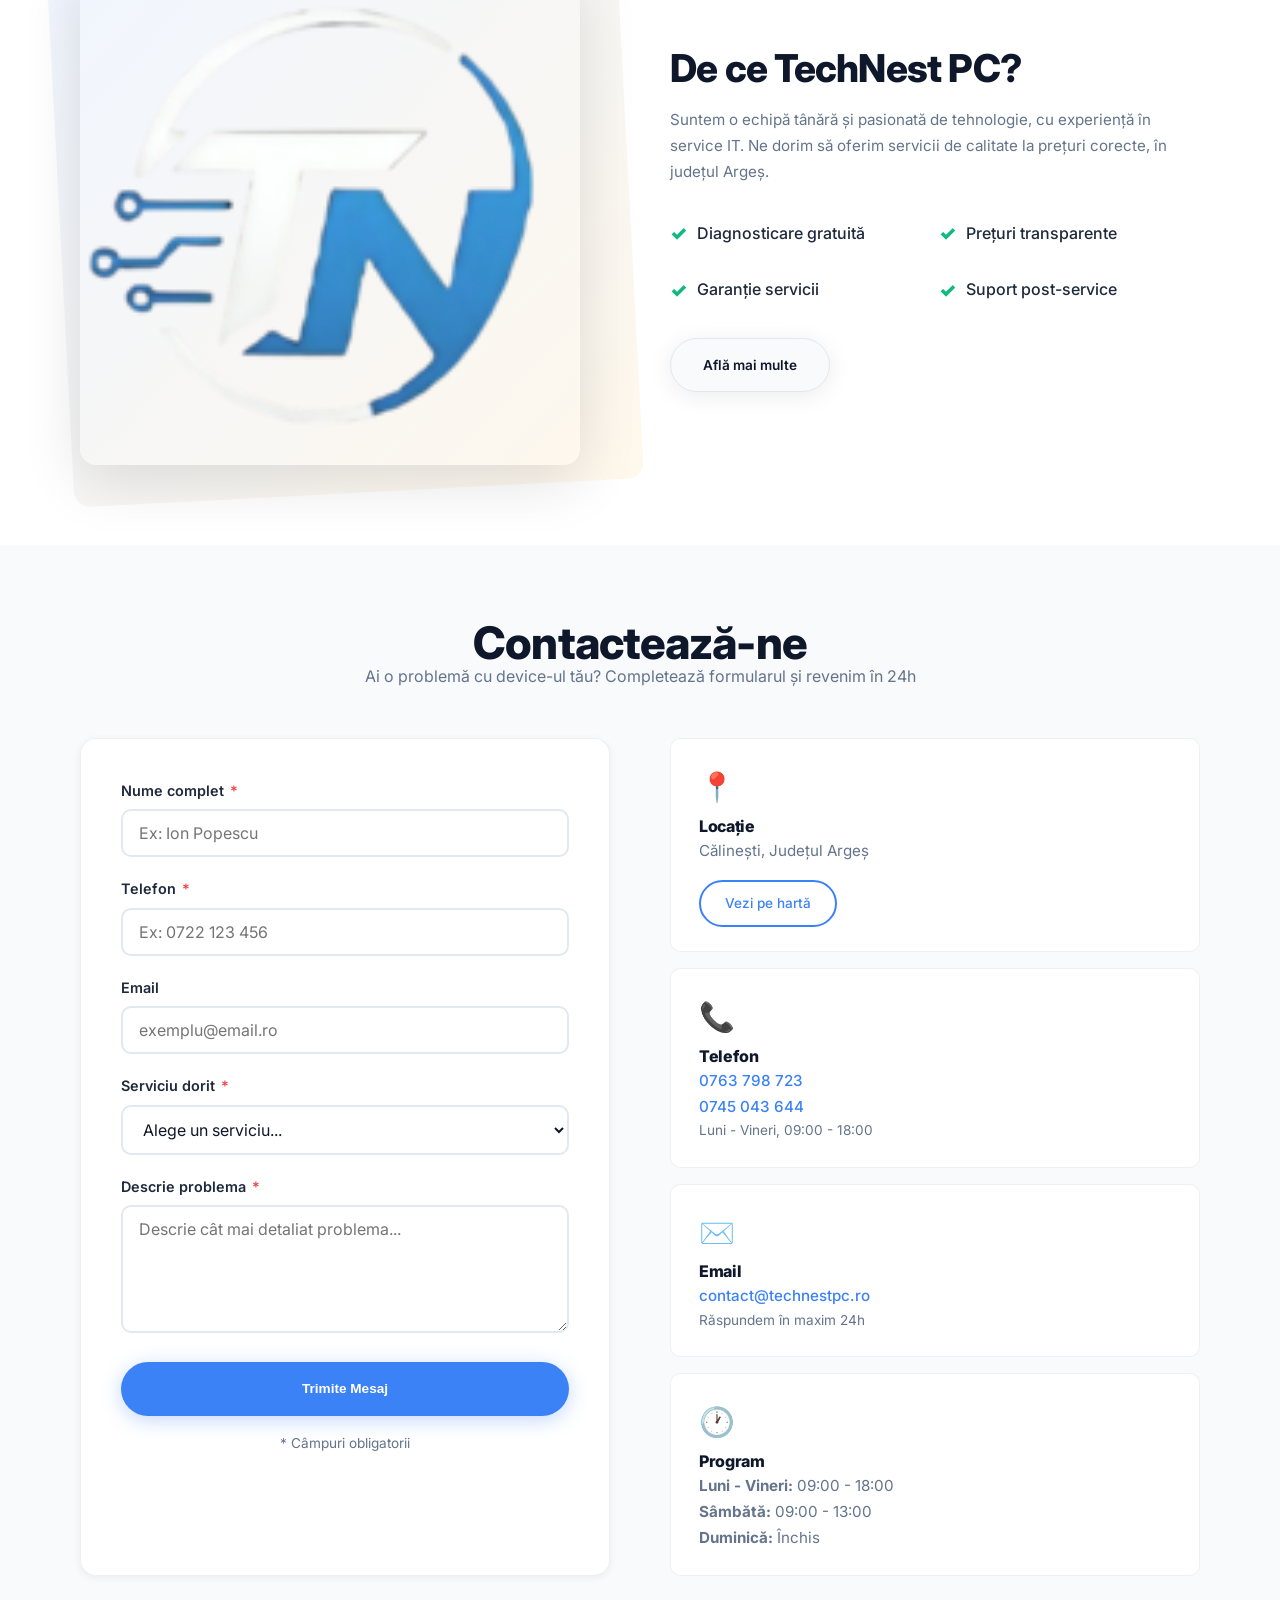
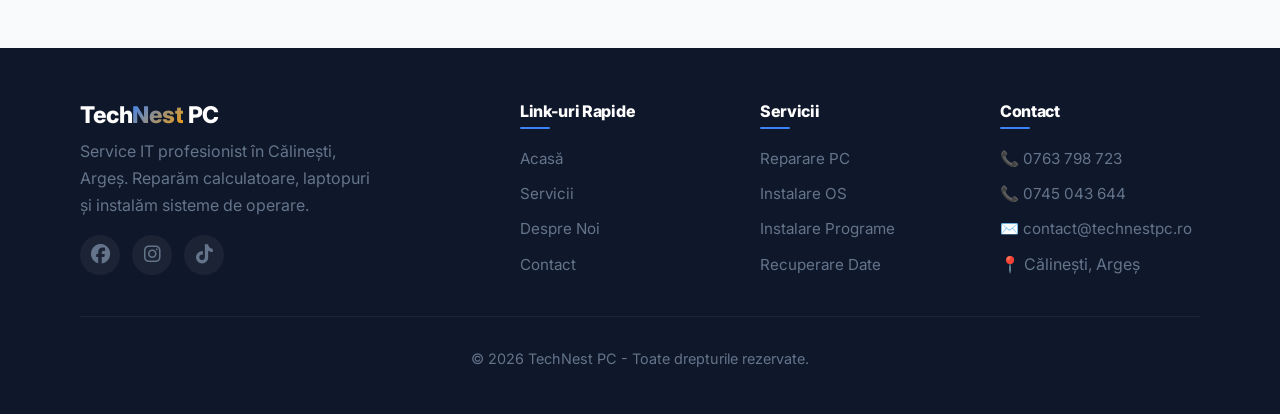
==== commit ae2172b7: "commit" ====
--- a/index.html
+++ b/index.html
@@ -6,6 +6,8 @@
     <title>TechNest PC - Service IT Profesional în Argeș</title>
     <meta name="description" content="Service IT profesionist în Călinești, Argeș. Reparăm calculatoare, laptopuri, instalăm sisteme de operare și programe. Rapid și la prețuri corecte.">
     <link rel="stylesheet" href="css/style.css">
+    <!-- Font Awesome pentru iconițe sociale -->
+    <link rel="stylesheet" href="https://cdnjs.cloudflare.com/ajax/libs/font-awesome/6.5.0/css/all.min.css">
     <link rel="icon" href="images/logo.png" type="image/png">
 </head>
 <body>
@@ -216,16 +218,16 @@
                     <h3>Tech<span>Nest</span> PC</h3>
                     <p>Service IT profesionist în Călinești, Argeș. Reparăm calculatoare, laptopuri și instalăm sisteme de operare.</p>
                     <div class="footer-social">
-                <a href="https://www.facebook.com/profile.php?id=61592462723952" target="_blank" aria-label="Facebook">
-                    <i class="fab fa-facebook"></i>
-                </a>
-                <a href="https://www.instagram.com/technest_pc" target="_blank" aria-label="Instagram" rel="noopener noreferrer">
-                    <i class="fab fa-instagram"></i>
-                </a>
-                <a href="https://www.tiktok.com/@technestpc.ro" target="_blank" aria-label="TikTok" rel="noopener noreferrer">
-                    <i class="fab fa-tiktok"></i>
-                </a>
-            </div>
+                        <a href="https://www.facebook.com/profile.php?id=61592462723952" target="_blank" aria-label="Facebook">
+                            <i class="fab fa-facebook"></i>
+                        </a>
+                        <a href="https://www.instagram.com/technest_pc" target="_blank" aria-label="Instagram" rel="noopener noreferrer">
+                            <i class="fab fa-instagram"></i>
+                        </a>
+                        <a href="https://www.tiktok.com/@technestpc.ro" target="_blank" aria-label="TikTok" rel="noopener noreferrer">
+                            <i class="fab fa-tiktok"></i>
+                        </a>
+                    </div>
                 </div>
                 <div>
                     <h4>Link-uri Rapide</h4>
--- a/css/style.css
+++ b/css/style.css
@@ -1,4 +1,5 @@
 @import url('https://fonts.googleapis.com/css2?family=Inter:wght@300;400;500;600;700;800;900&display=swap');
+
 
 /* ---------- VARIABILE ---------- */
 :root {
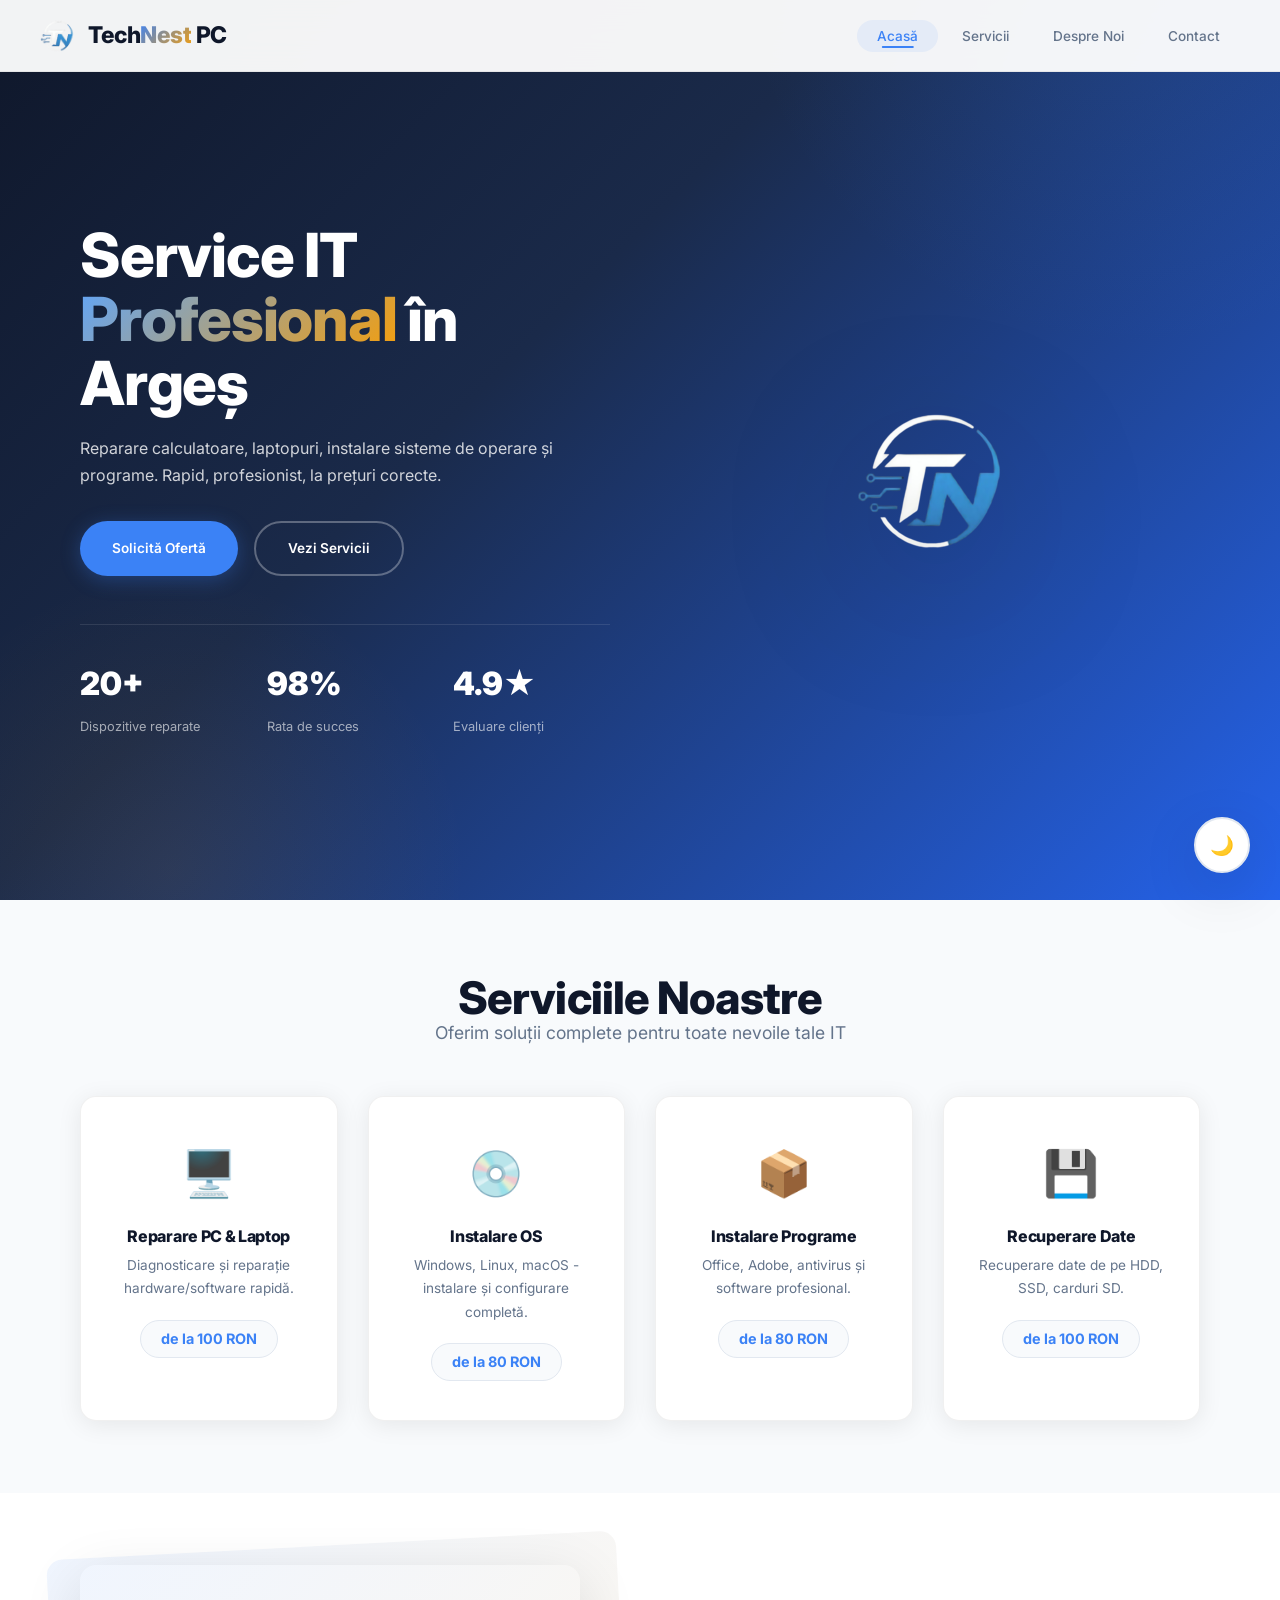
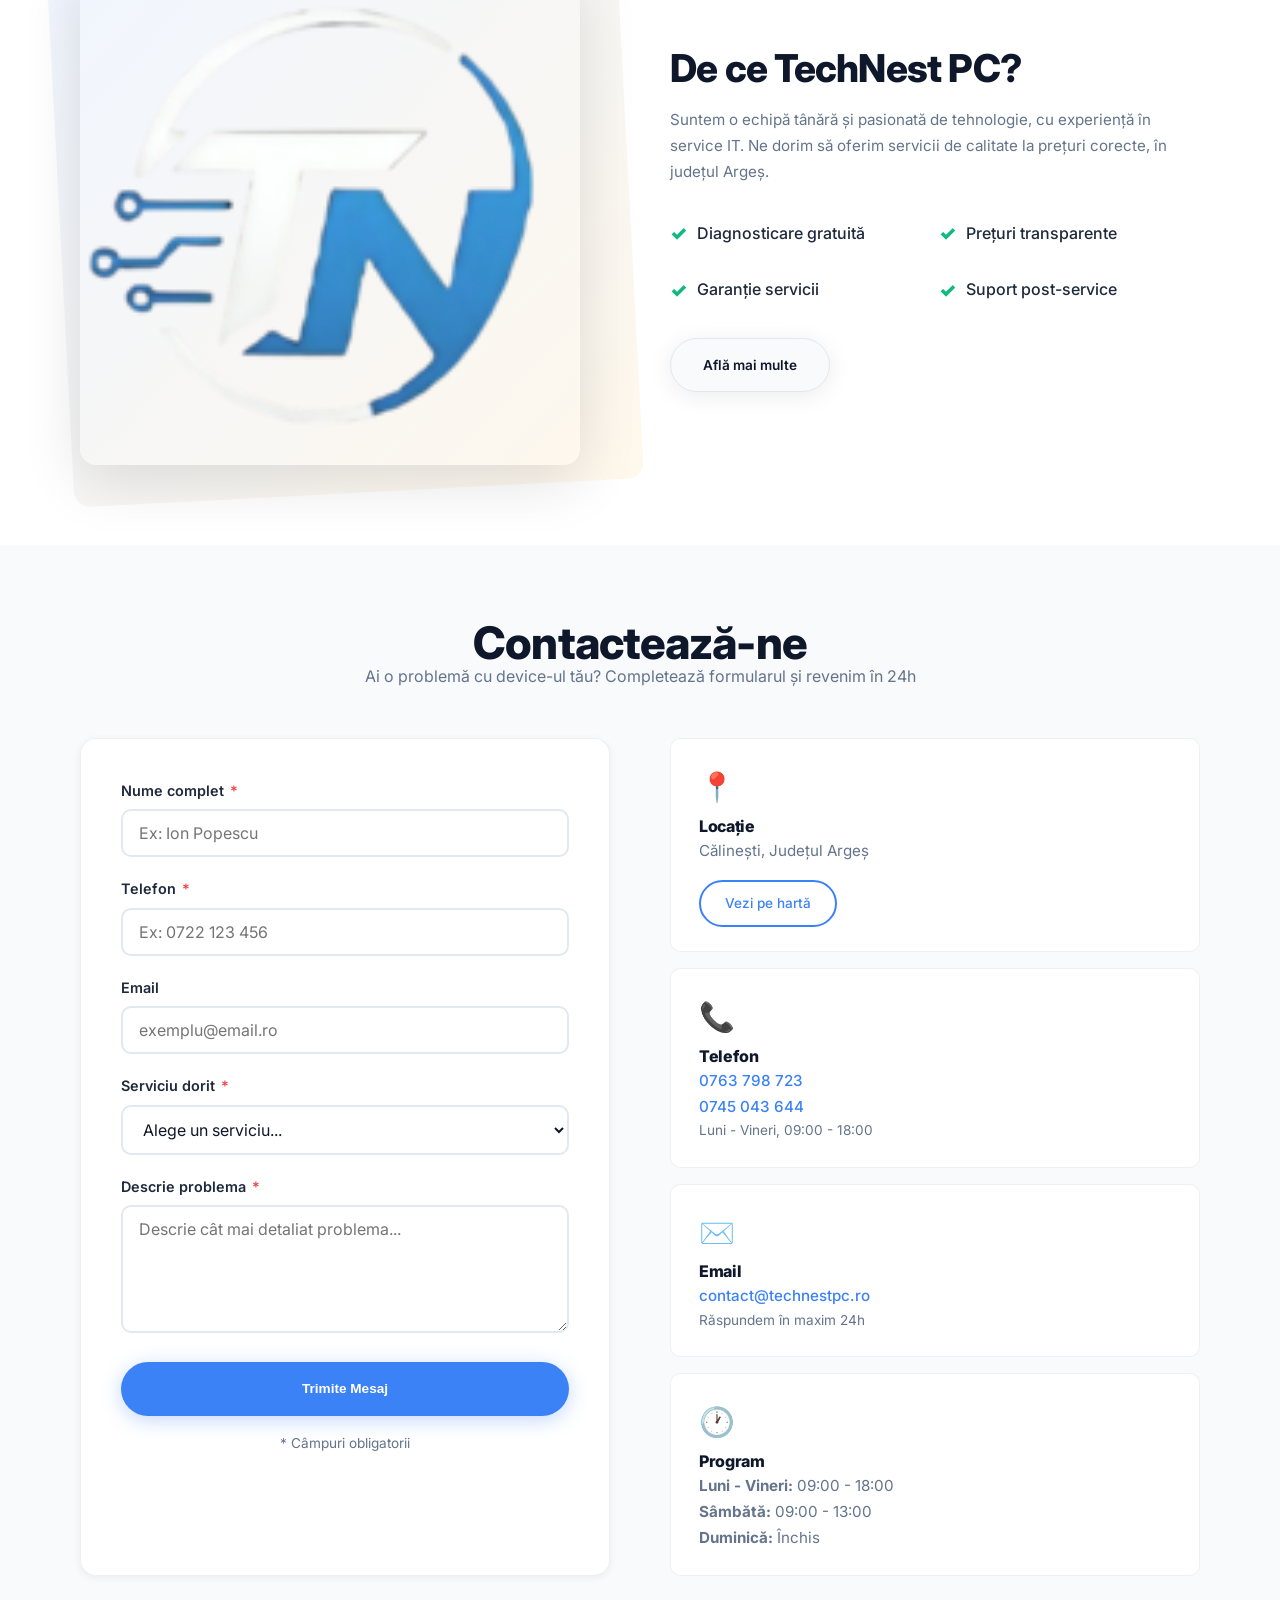
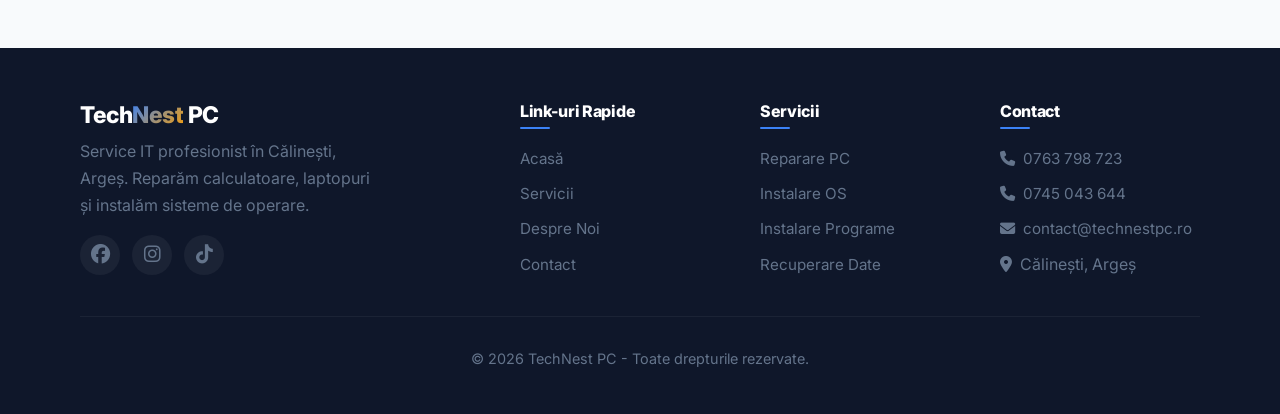
==== commit 3a5b7c73: "commit" ====
--- a/index.html
+++ b/index.html
@@ -210,7 +210,6 @@
         </div>
     </section>
 
-    <!-- ===== FOOTER ===== -->
     <footer role="contentinfo">
         <div class="container">
             <div class="footer-grid">
@@ -218,6 +217,7 @@
                     <h3>Tech<span>Nest</span> PC</h3>
                     <p>Service IT profesionist în Călinești, Argeș. Reparăm calculatoare, laptopuri și instalăm sisteme de operare.</p>
                     <div class="footer-social">
+                         <!-- Facebook -->
                         <a href="https://www.facebook.com/profile.php?id=61592462723952" target="_blank" aria-label="Facebook">
                             <i class="fab fa-facebook"></i>
                         </a>
@@ -227,6 +227,7 @@
                         <a href="https://www.tiktok.com/@technestpc.ro" target="_blank" aria-label="TikTok" rel="noopener noreferrer">
                             <i class="fab fa-tiktok"></i>
                         </a>
+                        
                     </div>
                 </div>
                 <div>
@@ -241,24 +242,24 @@
                 <div>
                     <h4>Servicii</h4>
                     <ul>
-                        <li><a href="services.html">Reparare PC</a></li>
-                        <li><a href="services.html">Instalare OS</a></li>
-                        <li><a href="services.html">Instalare Programe</a></li>
-                        <li><a href="services.html">Recuperare Date</a></li>
+                        <li><a href="services.html#reparare">Reparare PC</a></li>
+                        <li><a href="services.html#os">Instalare OS</a></li>
+                        <li><a href="services.html#programe">Instalare Programe</a></li>
+                        <li><a href="services.html#recuperare">Recuperare Date</a></li>
                     </ul>
                 </div>
                 <div>
                     <h4>Contact</h4>
                     <ul>
-                        <li><a href="tel:0763798723">📞 0763 798 723</a></li>
-                        <li><a href="tel:0745043644">📞 0745 043 644</a></li>
-                        <li><a href="mailto:contact@technestpc.ro">✉️ contact@technestpc.ro</a></li>
-                        <li>📍 Călinești, Argeș</li>
+                        <li><a href="tel:0763798723"><i class="fas fa-phone" style="margin-right:8px;"></i>0763 798 723</a></li>
+                        <li><a href="tel:0745043644"><i class="fas fa-phone" style="margin-right:8px;"></i>0745 043 644</a></li>
+                        <li><a href="mailto:contact@technestpc.ro"><i class="fas fa-envelope" style="margin-right:8px;"></i>contact@technestpc.ro</a></li>
+                        <li><i class="fas fa-location-dot" style="margin-right:8px;"></i>Călinești, Argeș</li>
                     </ul>
                 </div>
             </div>
             <div class="footer-bottom">
-                <p>&copy; <span class="current-year">2026</span> TechNest PC - Toate drepturile rezervate.</p>
+                <p>&copy; <span id="currentYear">2026</span> TechNest PC - Toate drepturile rezervate.</p>
             </div>
         </div>
     </footer>
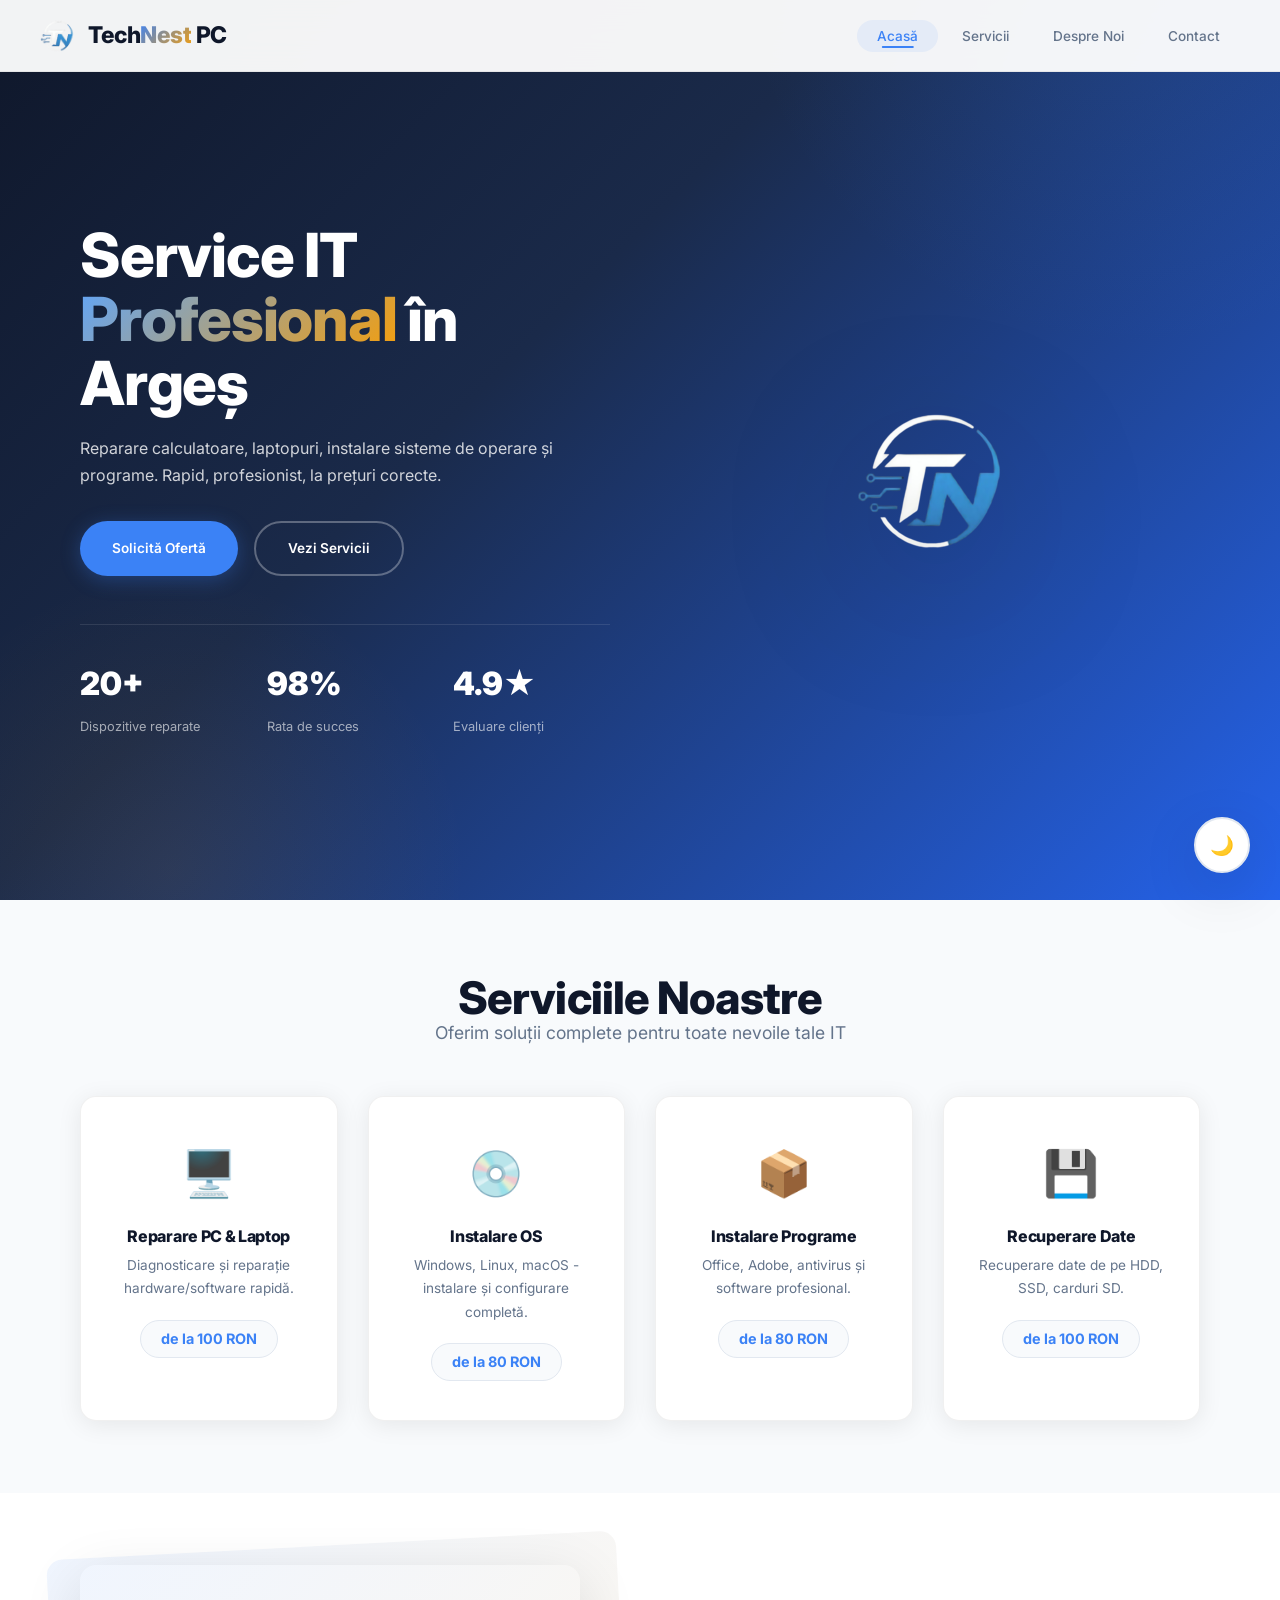
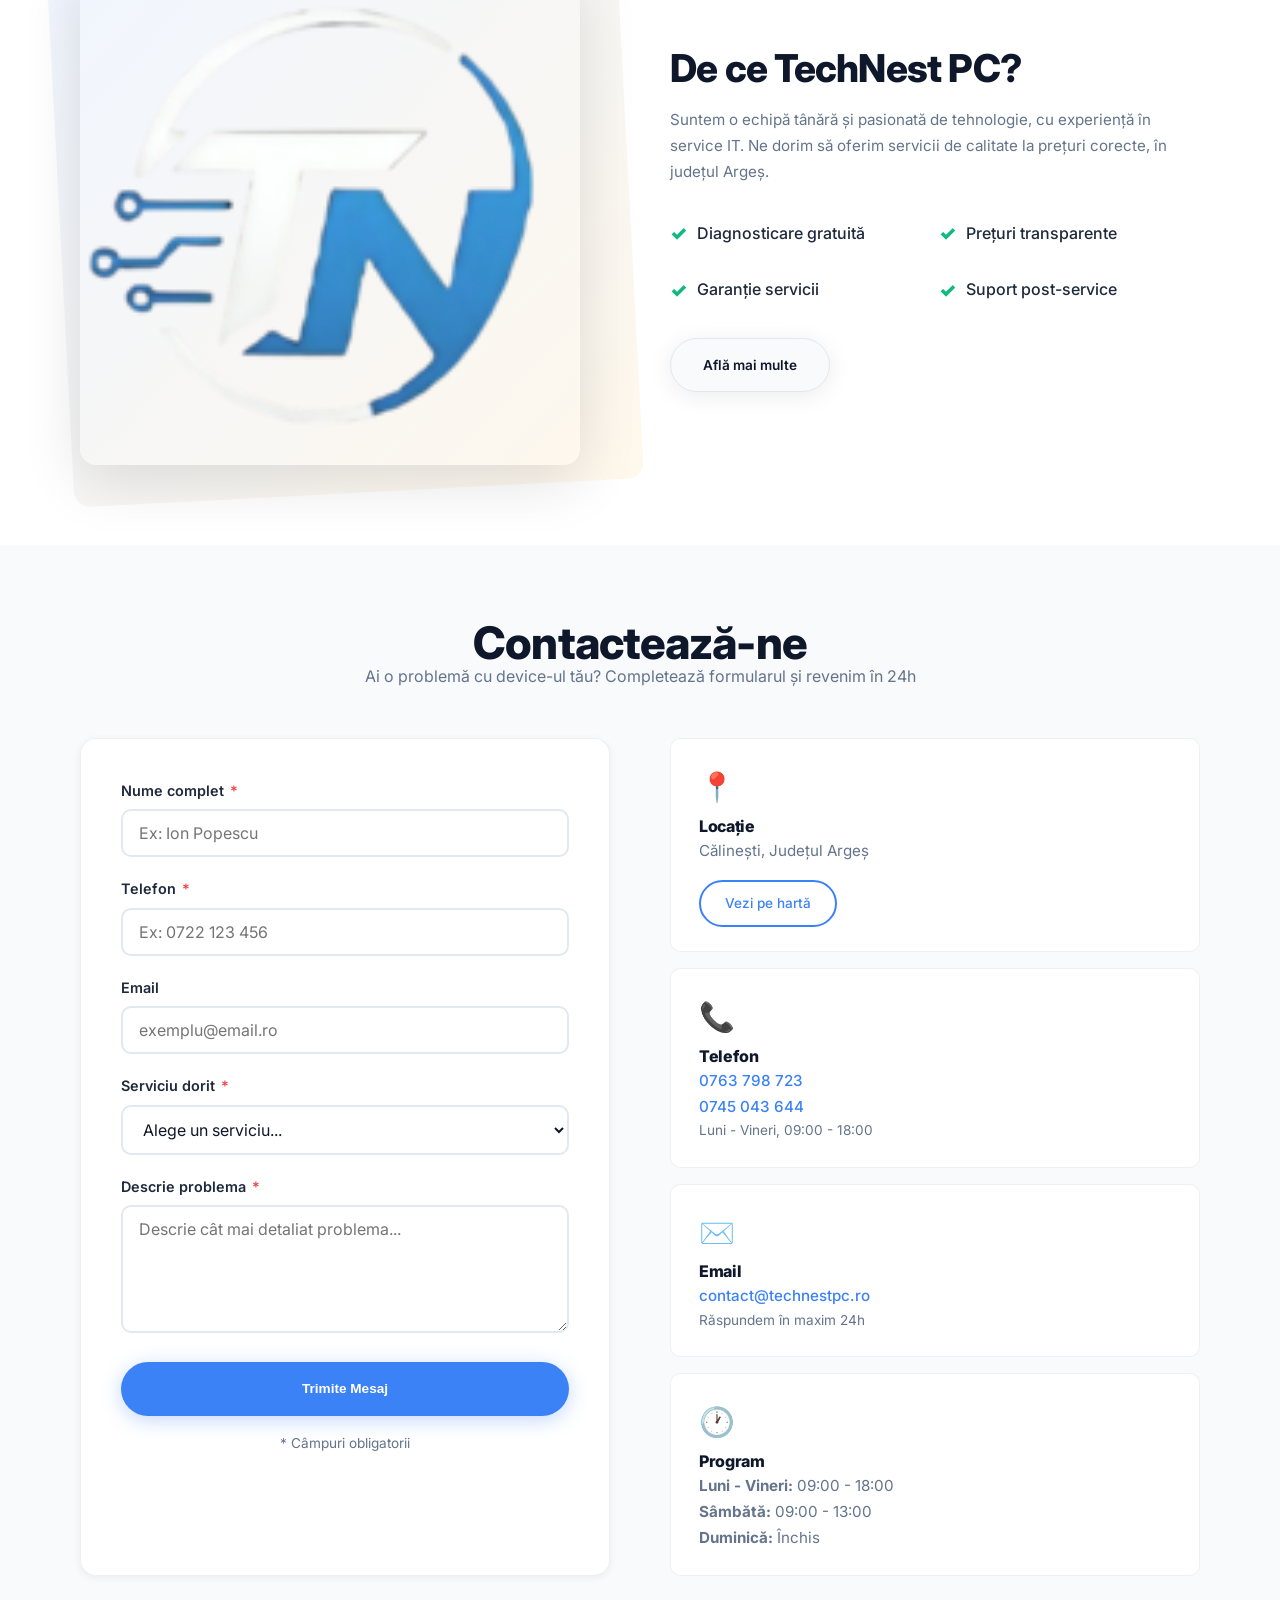
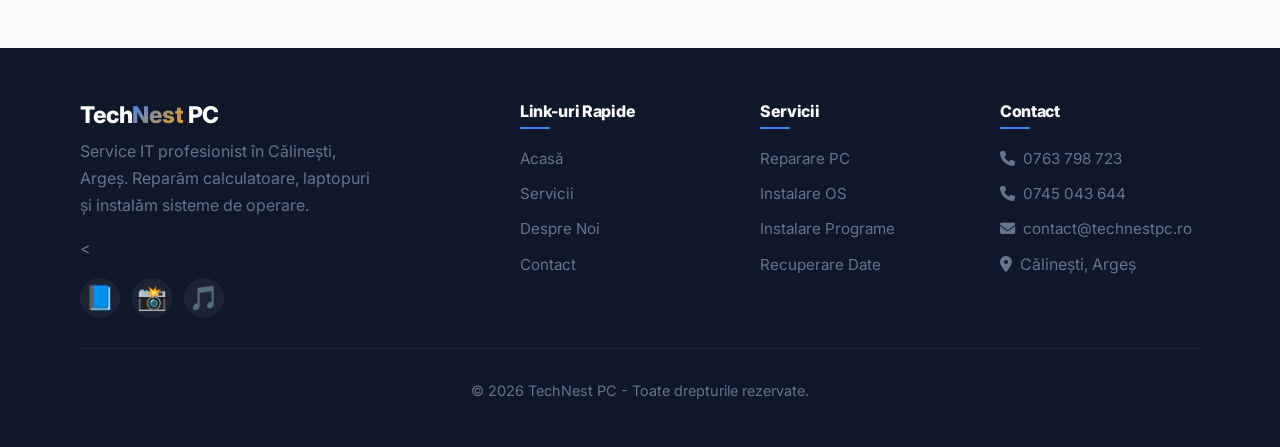
==== commit b3f2e4fe: "commit" ====
--- a/index.html
+++ b/index.html
@@ -9,6 +9,10 @@
     <!-- Font Awesome pentru iconițe sociale -->
     <link rel="stylesheet" href="https://cdnjs.cloudflare.com/ajax/libs/font-awesome/6.5.0/css/all.min.css">
     <link rel="icon" href="images/logo.png" type="image/png">
+     <!-- Preconnect pentru resurse externe -->
+    <link rel="preconnect" href="https://fonts.googleapis.com">
+    <link rel="preconnect" href="https://fonts.gstatic.com" crossorigin>
+
 </head>
 <body>
 
@@ -210,59 +214,57 @@
         </div>
     </section>
 
-    <footer role="contentinfo">
-        <div class="container">
-            <div class="footer-grid">
-                <div class="footer-brand">
-                    <h3>Tech<span>Nest</span> PC</h3>
-                    <p>Service IT profesionist în Călinești, Argeș. Reparăm calculatoare, laptopuri și instalăm sisteme de operare.</p>
-                    <div class="footer-social">
-                         <!-- Facebook -->
-                        <a href="https://www.facebook.com/profile.php?id=61592462723952" target="_blank" aria-label="Facebook">
-                            <i class="fab fa-facebook"></i>
-                        </a>
-                        <a href="https://www.instagram.com/technest_pc" target="_blank" aria-label="Instagram" rel="noopener noreferrer">
-                            <i class="fab fa-instagram"></i>
-                        </a>
-                        <a href="https://www.tiktok.com/@technestpc.ro" target="_blank" aria-label="TikTok" rel="noopener noreferrer">
-                            <i class="fab fa-tiktok"></i>
-                        </a>
-                        
-                    </div>
-                </div>
-                <div>
-                    <h4>Link-uri Rapide</h4>
-                    <ul>
-                        <li><a href="index.html">Acasă</a></li>
-                        <li><a href="services.html">Servicii</a></li>
-                        <li><a href="about.html">Despre Noi</a></li>
-                        <li><a href="contact.html">Contact</a></li>
-                    </ul>
-                </div>
-                <div>
-                    <h4>Servicii</h4>
-                    <ul>
-                        <li><a href="services.html#reparare">Reparare PC</a></li>
-                        <li><a href="services.html#os">Instalare OS</a></li>
-                        <li><a href="services.html#programe">Instalare Programe</a></li>
-                        <li><a href="services.html#recuperare">Recuperare Date</a></li>
-                    </ul>
-                </div>
-                <div>
-                    <h4>Contact</h4>
-                    <ul>
-                        <li><a href="tel:0763798723"><i class="fas fa-phone" style="margin-right:8px;"></i>0763 798 723</a></li>
-                        <li><a href="tel:0745043644"><i class="fas fa-phone" style="margin-right:8px;"></i>0745 043 644</a></li>
-                        <li><a href="mailto:contact@technestpc.ro"><i class="fas fa-envelope" style="margin-right:8px;"></i>contact@technestpc.ro</a></li>
-                        <li><i class="fas fa-location-dot" style="margin-right:8px;"></i>Călinești, Argeș</li>
-                    </ul>
-                </div>
-            </div>
-            <div class="footer-bottom">
-                <p>&copy; <span id="currentYear">2026</span> TechNest PC - Toate drepturile rezervate.</p>
-            </div>
-        </div>
-    </footer>
+   <footer role="contentinfo">
+    <div class="container">
+        <div class="footer-grid">
+            <div class="footer-brand">
+                <h3>Tech<span>Nest</span> PC</h3>
+                <p>Service IT profesionist în Călinești, Argeș. Reparăm calculatoare, laptopuri și instalăm sisteme de operare.</p>
+                <<div class="footer-social">
+    <a href="https://www.facebook.com/profile.php?id=61592462723952" target="_blank" aria-label="Facebook">
+        <span style="font-size:24px;">📘</span>
+    </a>
+    <a href="https://www.instagram.com/technest_pc" target="_blank" aria-label="Instagram" rel="noopener noreferrer">
+        <span style="font-size:24px;">📸</span>
+    </a>
+    <a href="https://www.tiktok.com/@technestpc.ro" target="_blank" aria-label="TikTok" rel="noopener noreferrer">
+        <span style="font-size:24px;">🎵</span>
+    </a>
+</div>
+            </div>
+            <div>
+                <h4>Link-uri Rapide</h4>
+                <ul>
+                    <li><a href="index.html">Acasă</a></li>
+                    <li><a href="services.html">Servicii</a></li>
+                    <li><a href="about.html">Despre Noi</a></li>
+                    <li><a href="contact.html">Contact</a></li>
+                </ul>
+            </div>
+            <div>
+                <h4>Servicii</h4>
+                <ul>
+                    <li><a href="services.html#reparare">Reparare PC</a></li>
+                    <li><a href="services.html#os">Instalare OS</a></li>
+                    <li><a href="services.html#programe">Instalare Programe</a></li>
+                    <li><a href="services.html#recuperare">Recuperare Date</a></li>
+                </ul>
+            </div>
+            <div>
+                <h4>Contact</h4>
+                <ul>
+                    <li><a href="tel:0763798723"><i class="fas fa-phone" style="margin-right:8px;"></i>0763 798 723</a></li>
+                    <li><a href="tel:0745043644"><i class="fas fa-phone" style="margin-right:8px;"></i>0745 043 644</a></li>
+                    <li><a href="mailto:contact@technestpc.ro"><i class="fas fa-envelope" style="margin-right:8px;"></i>contact@technestpc.ro</a></li>
+                    <li><i class="fas fa-location-dot" style="margin-right:8px;"></i>Călinești, Argeș</li>
+                </ul>
+            </div>
+        </div>
+        <div class="footer-bottom">
+            <p>&copy; <span id="currentYear">2026</span> TechNest PC - Toate drepturile rezervate.</p>
+        </div>
+    </div>
+</footer>
 
     <!-- ===== THEME TOGGLE ===== -->
     <button class="theme-toggle" id="themeToggle" aria-label="Schimbă tema">
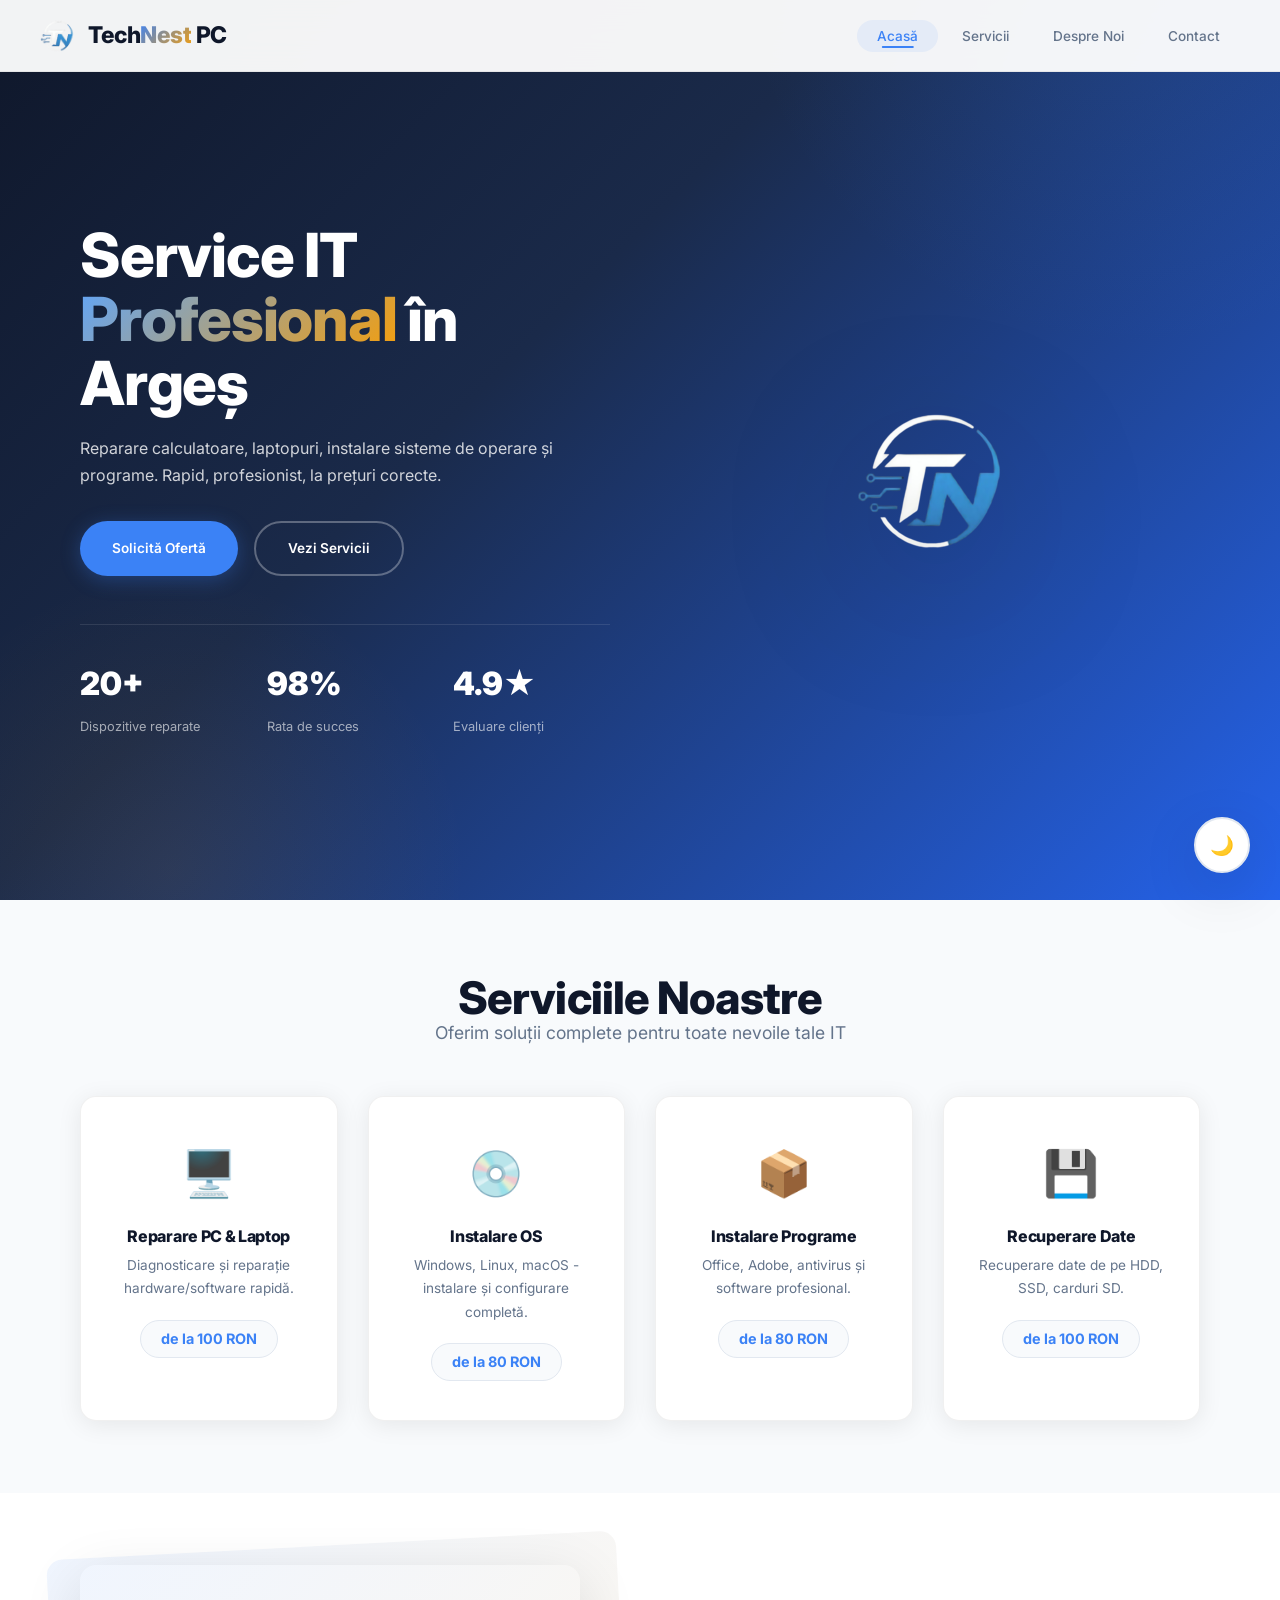
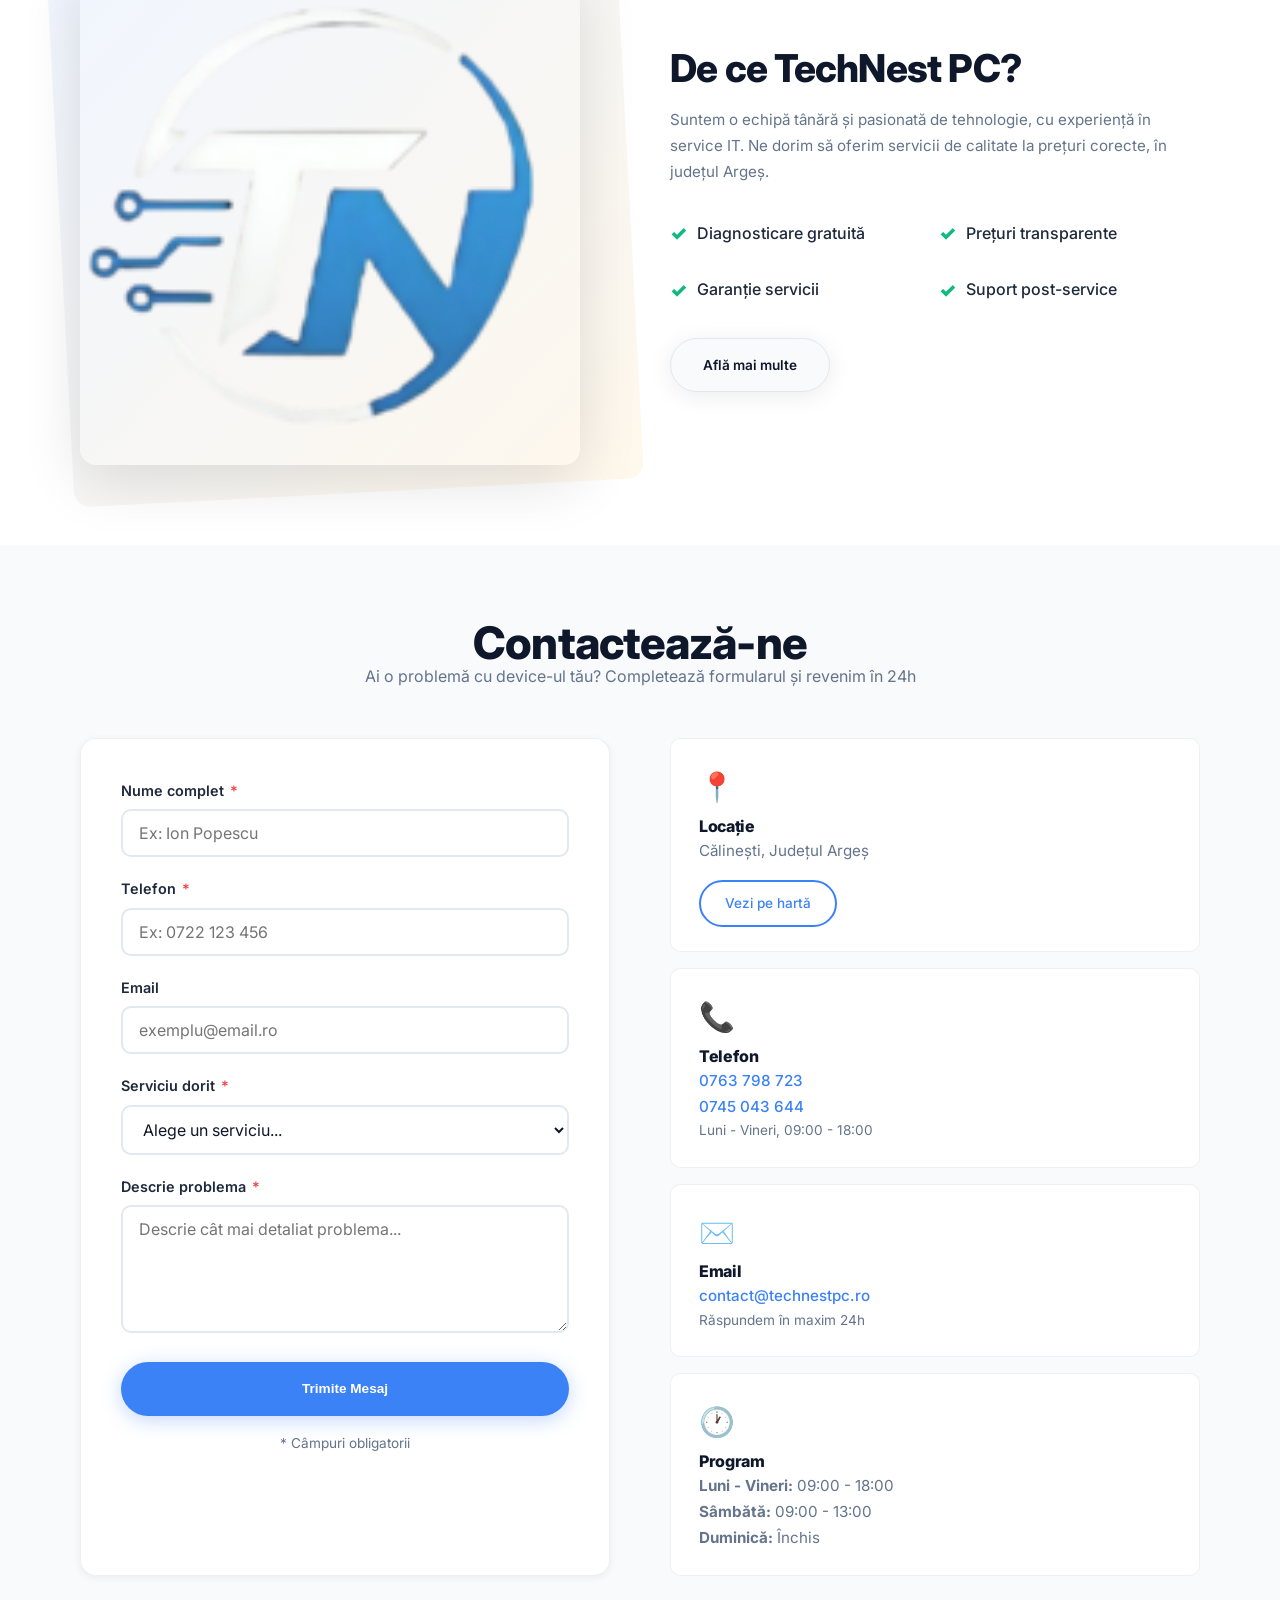
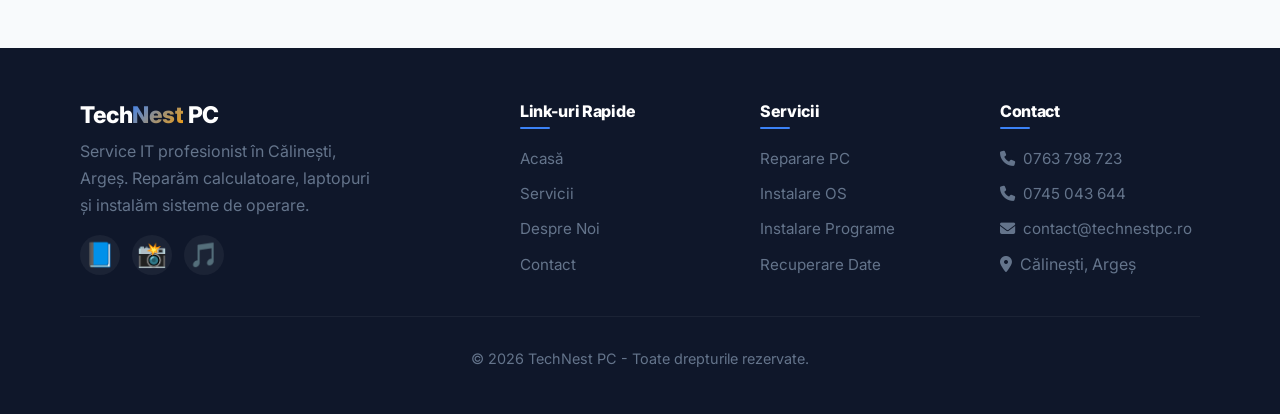
==== commit 7bd38cb9: "commit" ====
--- a/index.html
+++ b/index.html
@@ -220,7 +220,7 @@
             <div class="footer-brand">
                 <h3>Tech<span>Nest</span> PC</h3>
                 <p>Service IT profesionist în Călinești, Argeș. Reparăm calculatoare, laptopuri și instalăm sisteme de operare.</p>
-                <<div class="footer-social">
+                <div class="footer-social">
     <a href="https://www.facebook.com/profile.php?id=61592462723952" target="_blank" aria-label="Facebook">
         <span style="font-size:24px;">📘</span>
     </a>
--- a/css/style.css
+++ b/css/style.css
@@ -1635,4 +1635,92 @@
 .mt-1 { margin-top: 1rem; }
 .mt-2 { margin-top: 2rem; }
 .mt-3 { margin-top: 3rem; }
-.small { font-size: 0.85rem; color: var(--text-muted); }+.small { font-size: 0.85rem; color: var(--text-muted); }
+
+/* ============================================
+   FIX FONT AWESOME - ICONIȚE
+   ============================================ */
+
+/* Font Awesome 6 - Free */
+.fa,
+.fas,
+.far,
+.fal,
+.fab,
+.fa-solid,
+.fa-regular,
+.fa-light,
+.fa-brands {
+    font-family: "Font Awesome 6 Free" !important;
+    font-weight: 900 !important;
+    display: inline-block !important;
+    font-style: normal !important;
+    font-variant: normal !important;
+    text-rendering: auto !important;
+    line-height: 1 !important;
+    -webkit-font-smoothing: antialiased !important;
+    -moz-osx-font-smoothing: grayscale !important;
+}
+
+/* Brand icons (Facebook, Instagram, TikTok) */
+.fab,
+.fa-brands {
+    font-family: "Font Awesome 6 Brands" !important;
+    font-weight: 400 !important;
+}
+
+/* Solid icons */
+.fas,
+.fa-solid {
+    font-family: "Font Awesome 6 Free" !important;
+    font-weight: 900 !important;
+}
+
+/* Regular icons */
+.far,
+.fa-regular {
+    font-family: "Font Awesome 6 Free" !important;
+    font-weight: 400 !important;
+}
+
+/* Light icons */
+.fal,
+.fa-light {
+    font-family: "Font Awesome 6 Free" !important;
+    font-weight: 300 !important;
+}
+
+/* Fix pentru toate iconițele din footer și social */
+.footer-social .fab,
+.footer-social .fa-brands,
+.contact-page-social .fab,
+.contact-page-social .fa-brands,
+.social-links .fab,
+.social-links .fa-brands {
+    font-size: 1.2rem !important;
+    color: var(--text-muted) !important;
+    transition: all 0.3s ease !important;
+}
+
+.footer-social .fab:hover,
+.footer-social .fa-brands:hover,
+.contact-page-social .fab:hover,
+.contact-page-social .fa-brands:hover,
+.social-links .fab:hover,
+.social-links .fa-brands:hover {
+    color: var(--secondary) !important;
+    transform: scale(1.1) !important;
+}
+
+/* Fix pentru iconițele din contact */
+.contact-info .fas,
+.contact-info .fa-solid,
+.contact-info .fa-regular,
+footer .fas,
+footer .fa-solid,
+footer .fa-regular {
+    font-family: "Font Awesome 6 Free" !important;
+    font-weight: 900 !important;
+    display: inline-block !important;
+    font-style: normal !important;
+}
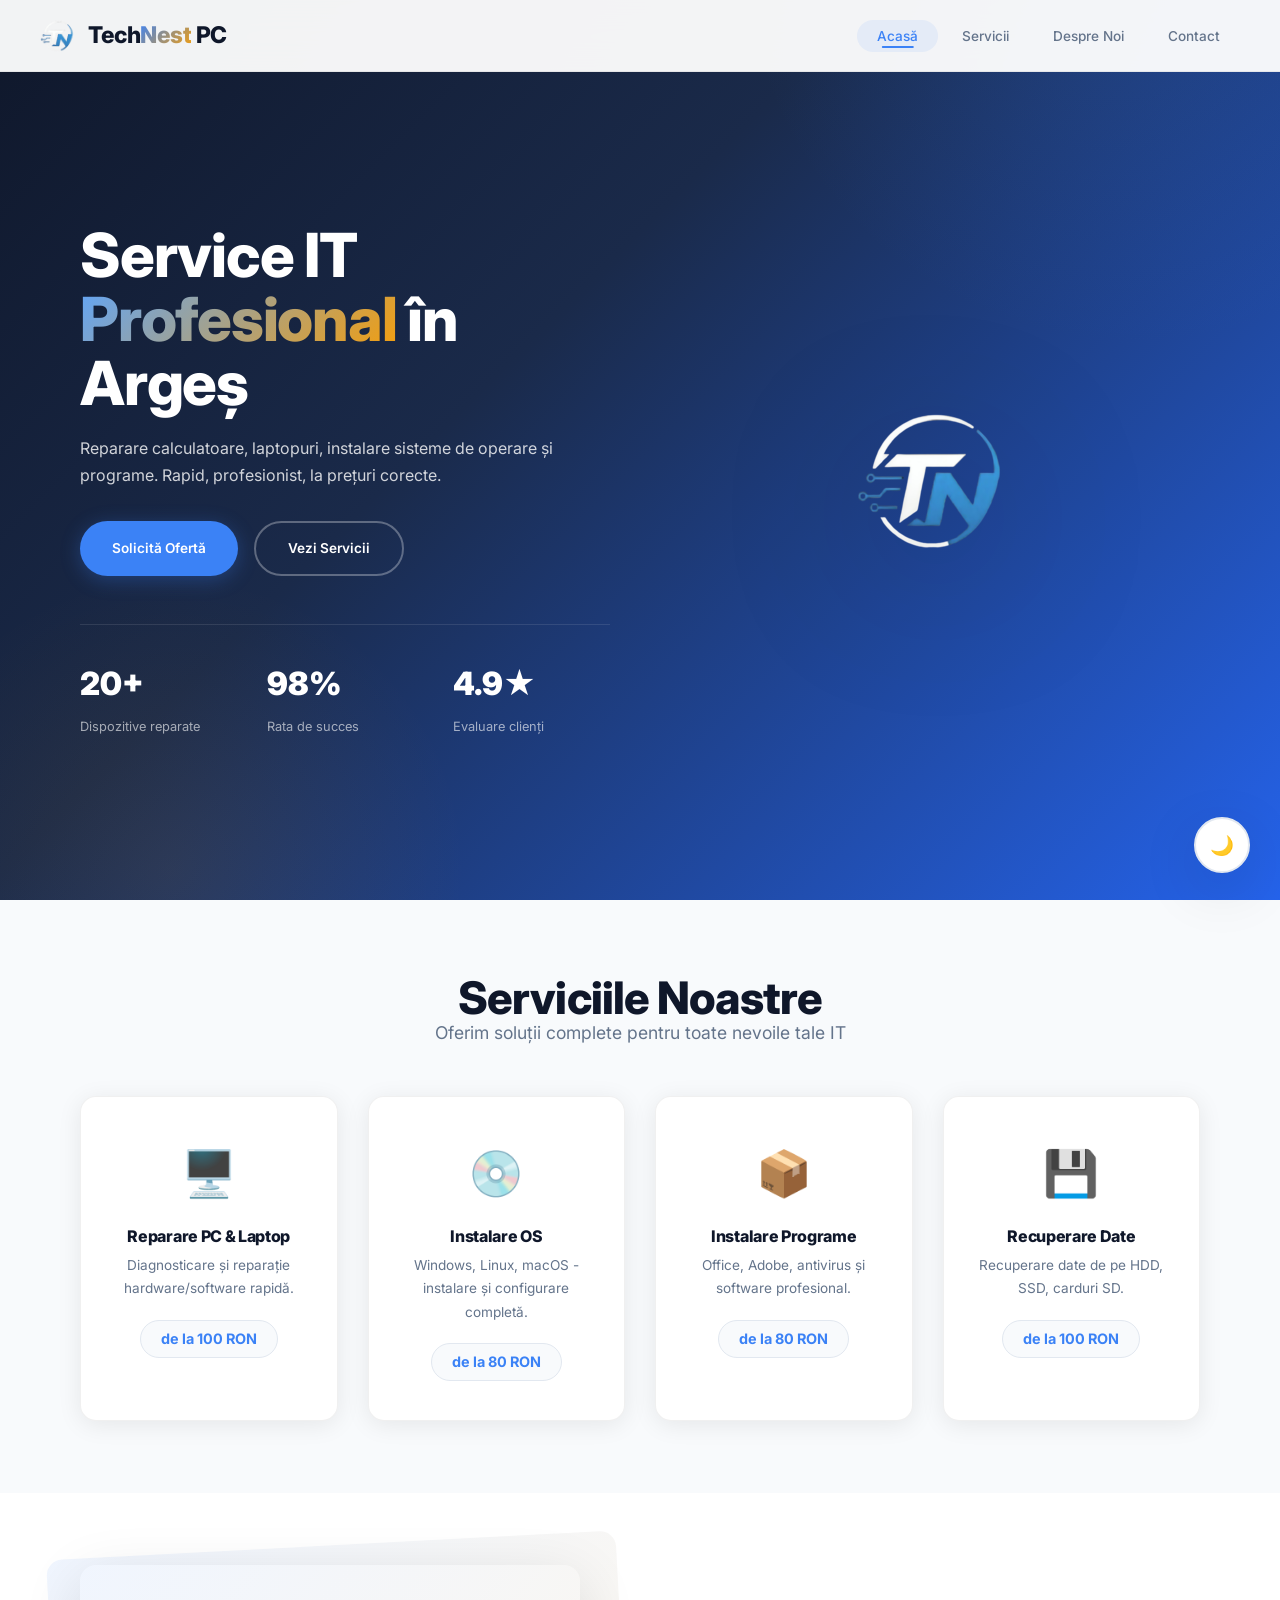
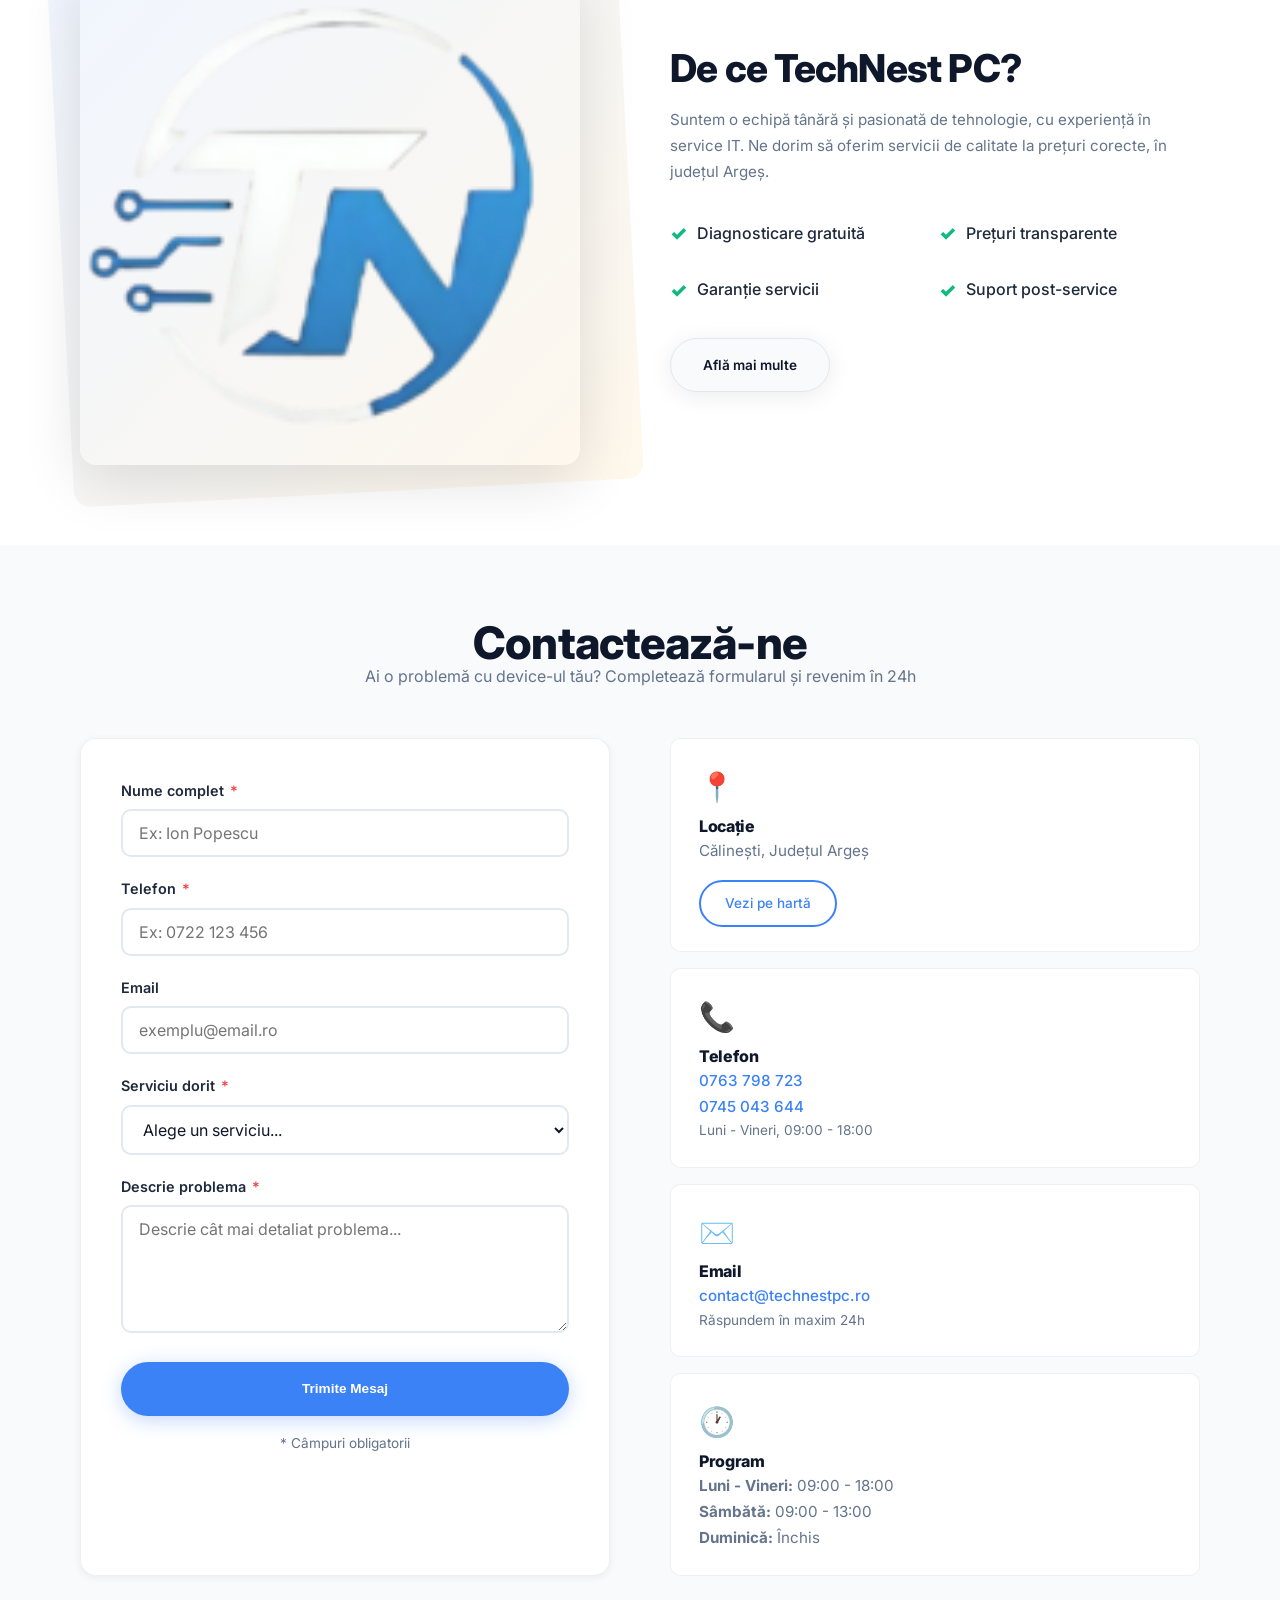
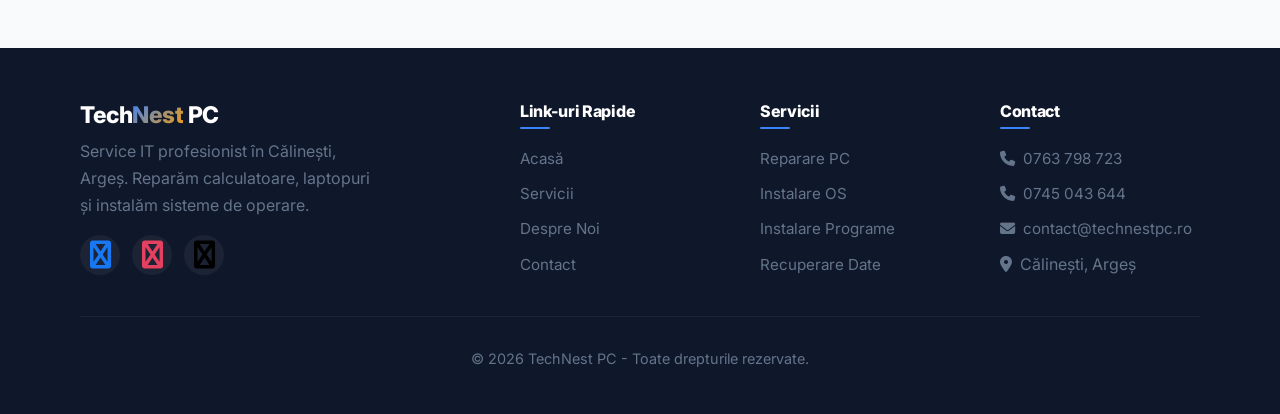
==== commit 90e2fe84: "commit" ====
--- a/index.html
+++ b/index.html
@@ -220,15 +220,15 @@
             <div class="footer-brand">
                 <h3>Tech<span>Nest</span> PC</h3>
                 <p>Service IT profesionist în Călinești, Argeș. Reparăm calculatoare, laptopuri și instalăm sisteme de operare.</p>
-                <div class="footer-social">
-    <a href="https://www.facebook.com/profile.php?id=61592462723952" target="_blank" aria-label="Facebook">
-        <span style="font-size:24px;">📘</span>
+               <div class="footer-social">
+    <a href="https://www.facebook.com/profile.php?id=61592462723952" target="_blank" aria-label="Facebook" style="font-size:28px; text-decoration:none; color:#1877f2;">
+        <i class="fas fa-facebook"></i>
     </a>
-    <a href="https://www.instagram.com/technest_pc" target="_blank" aria-label="Instagram" rel="noopener noreferrer">
-        <span style="font-size:24px;">📸</span>
+    <a href="https://www.instagram.com/technest_pc" target="_blank" aria-label="Instagram" rel="noopener noreferrer" style="font-size:28px; text-decoration:none; color:#e4405f;">
+        <i class="fas fa-instagram"></i>
     </a>
-    <a href="https://www.tiktok.com/@technestpc.ro" target="_blank" aria-label="TikTok" rel="noopener noreferrer">
-        <span style="font-size:24px;">🎵</span>
+    <a href="https://www.tiktok.com/@technestpc.ro" target="_blank" aria-label="TikTok" rel="noopener noreferrer" style="font-size:28px; text-decoration:none; color:#000;">
+        <i class="fas fa-tiktok"></i>
     </a>
 </div>
             </div>
